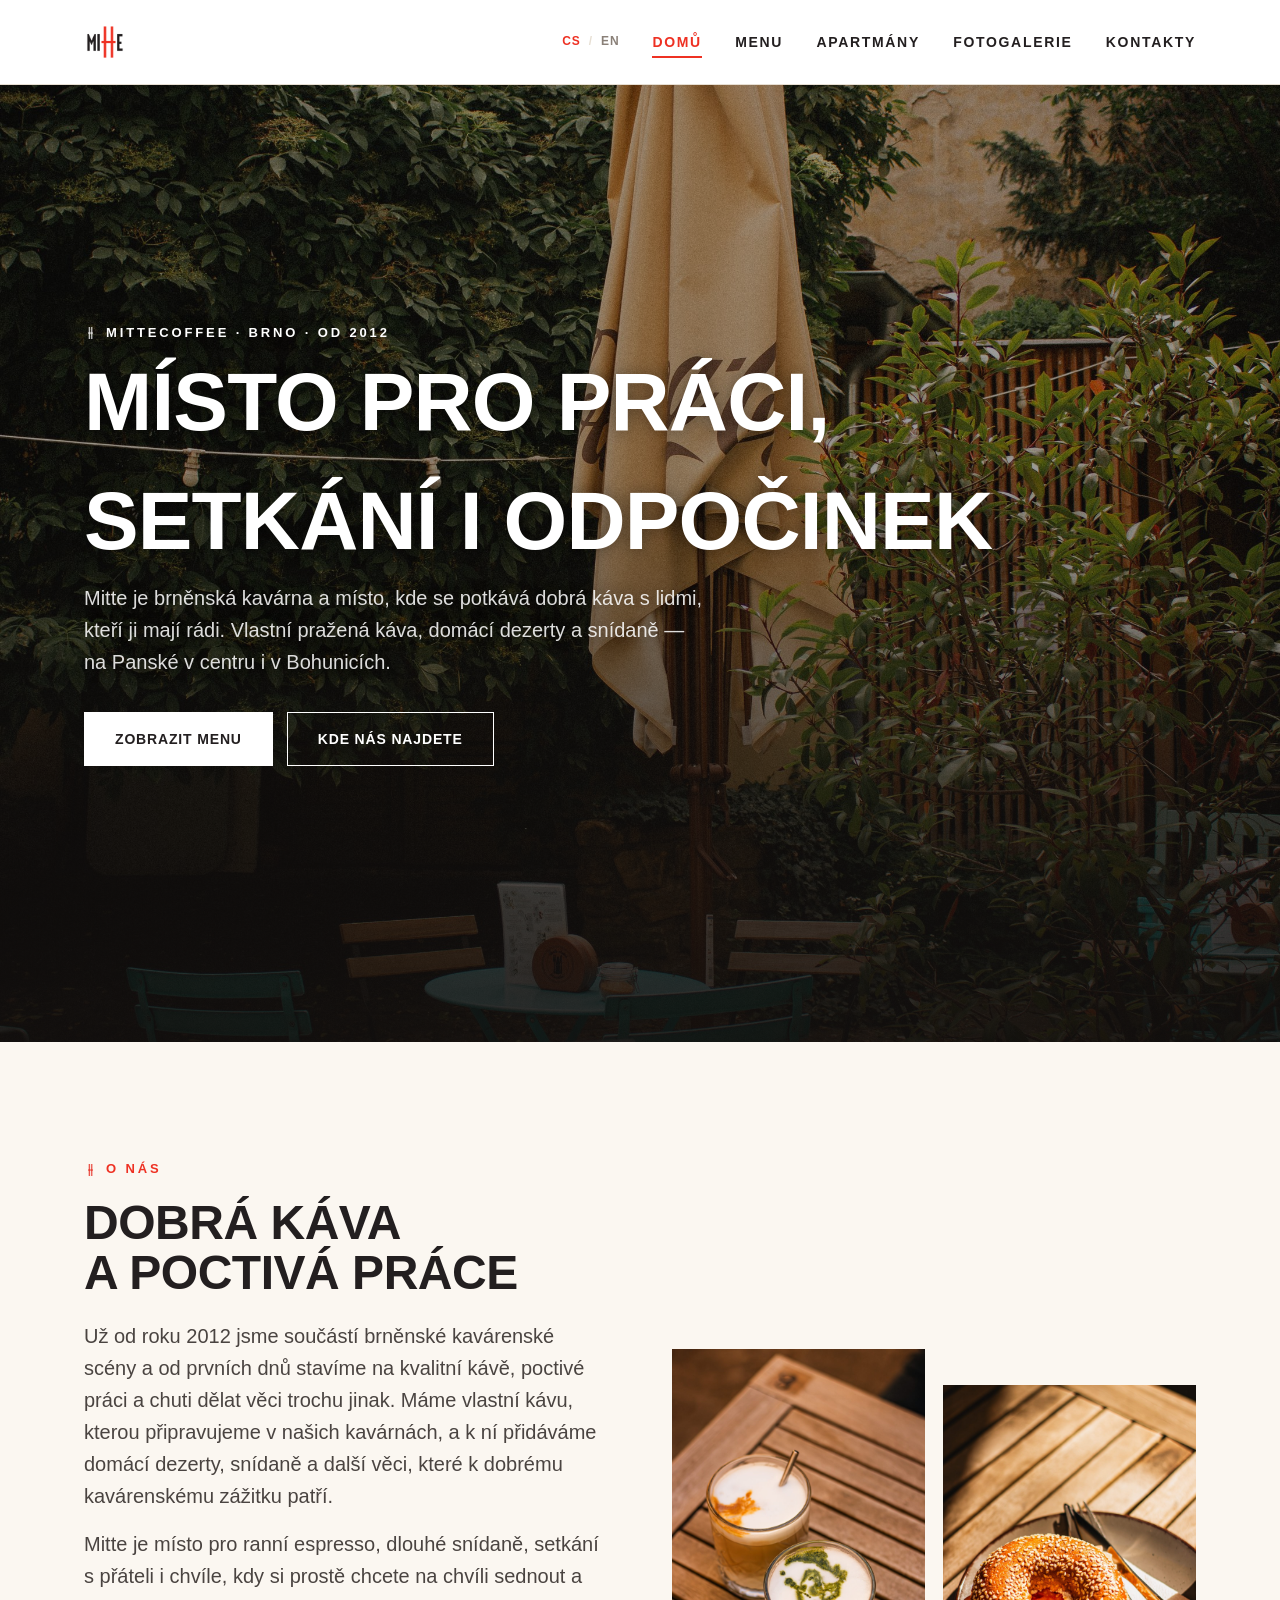
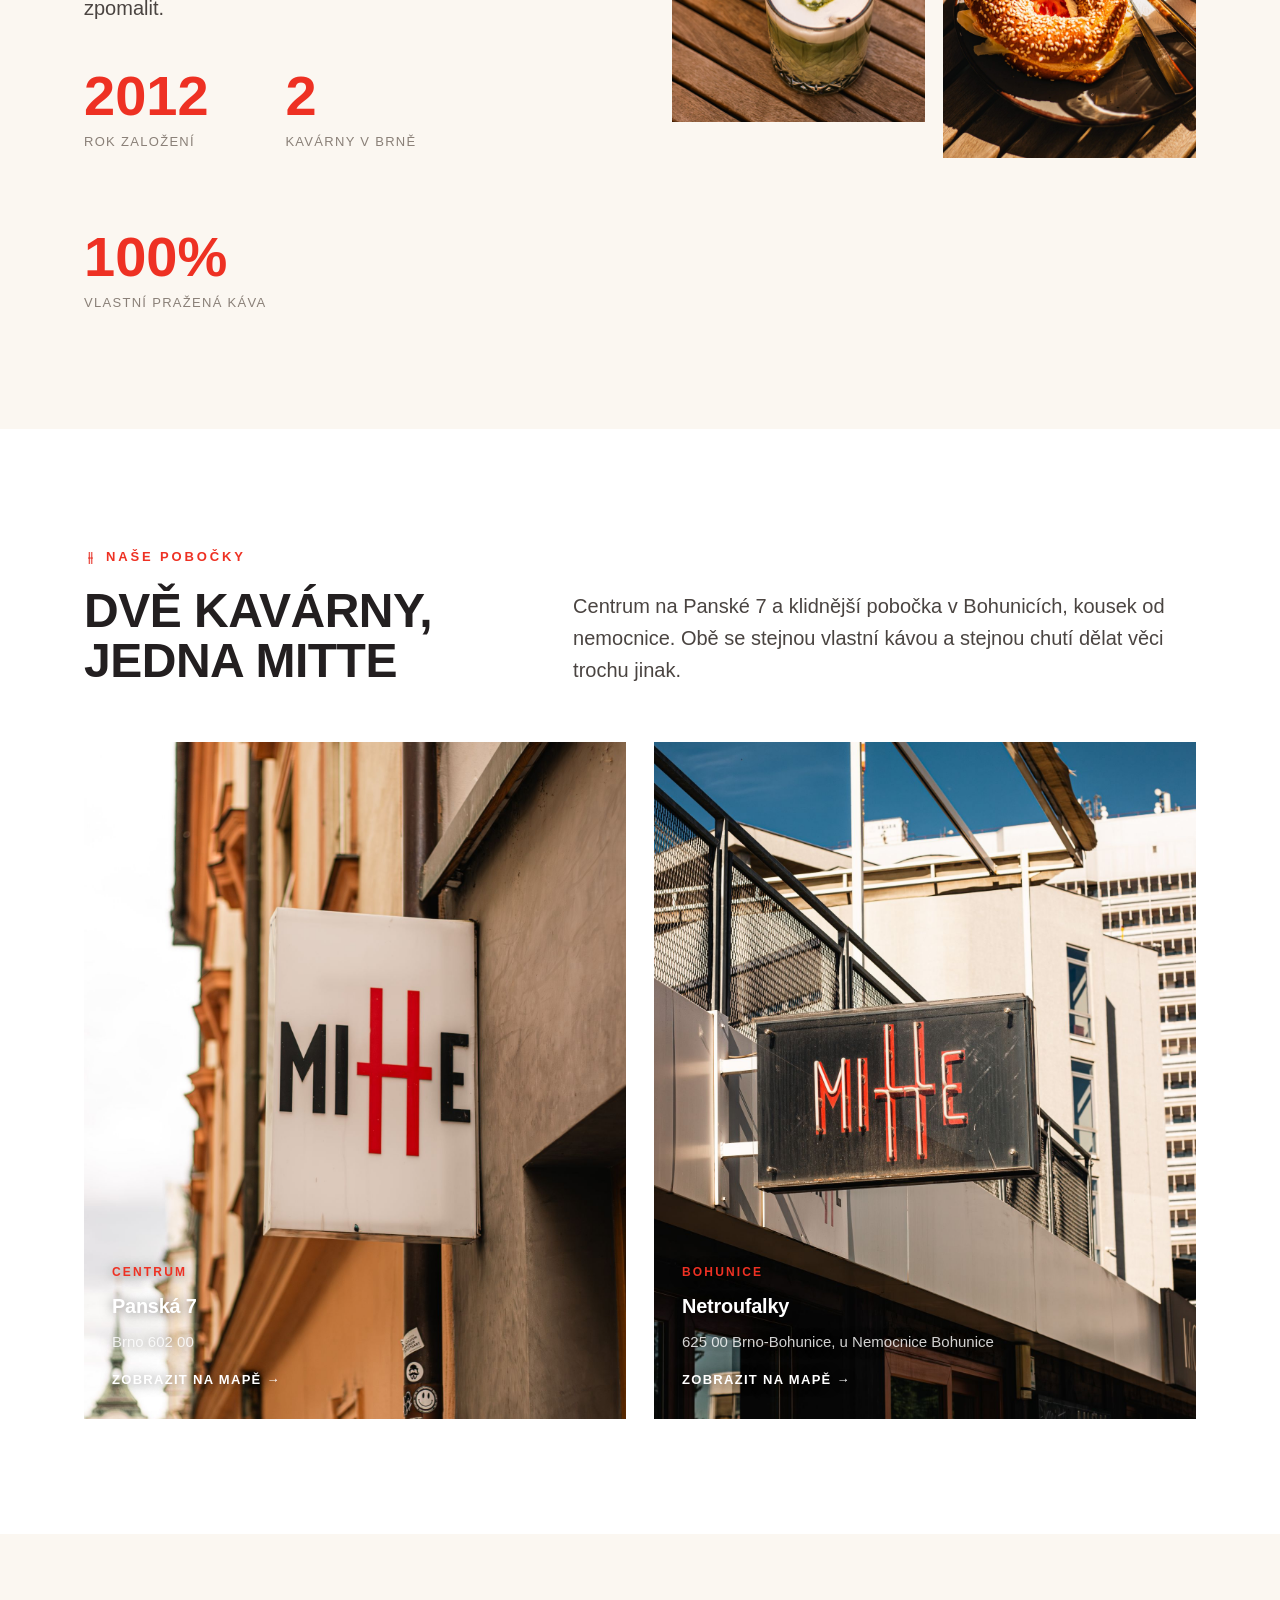
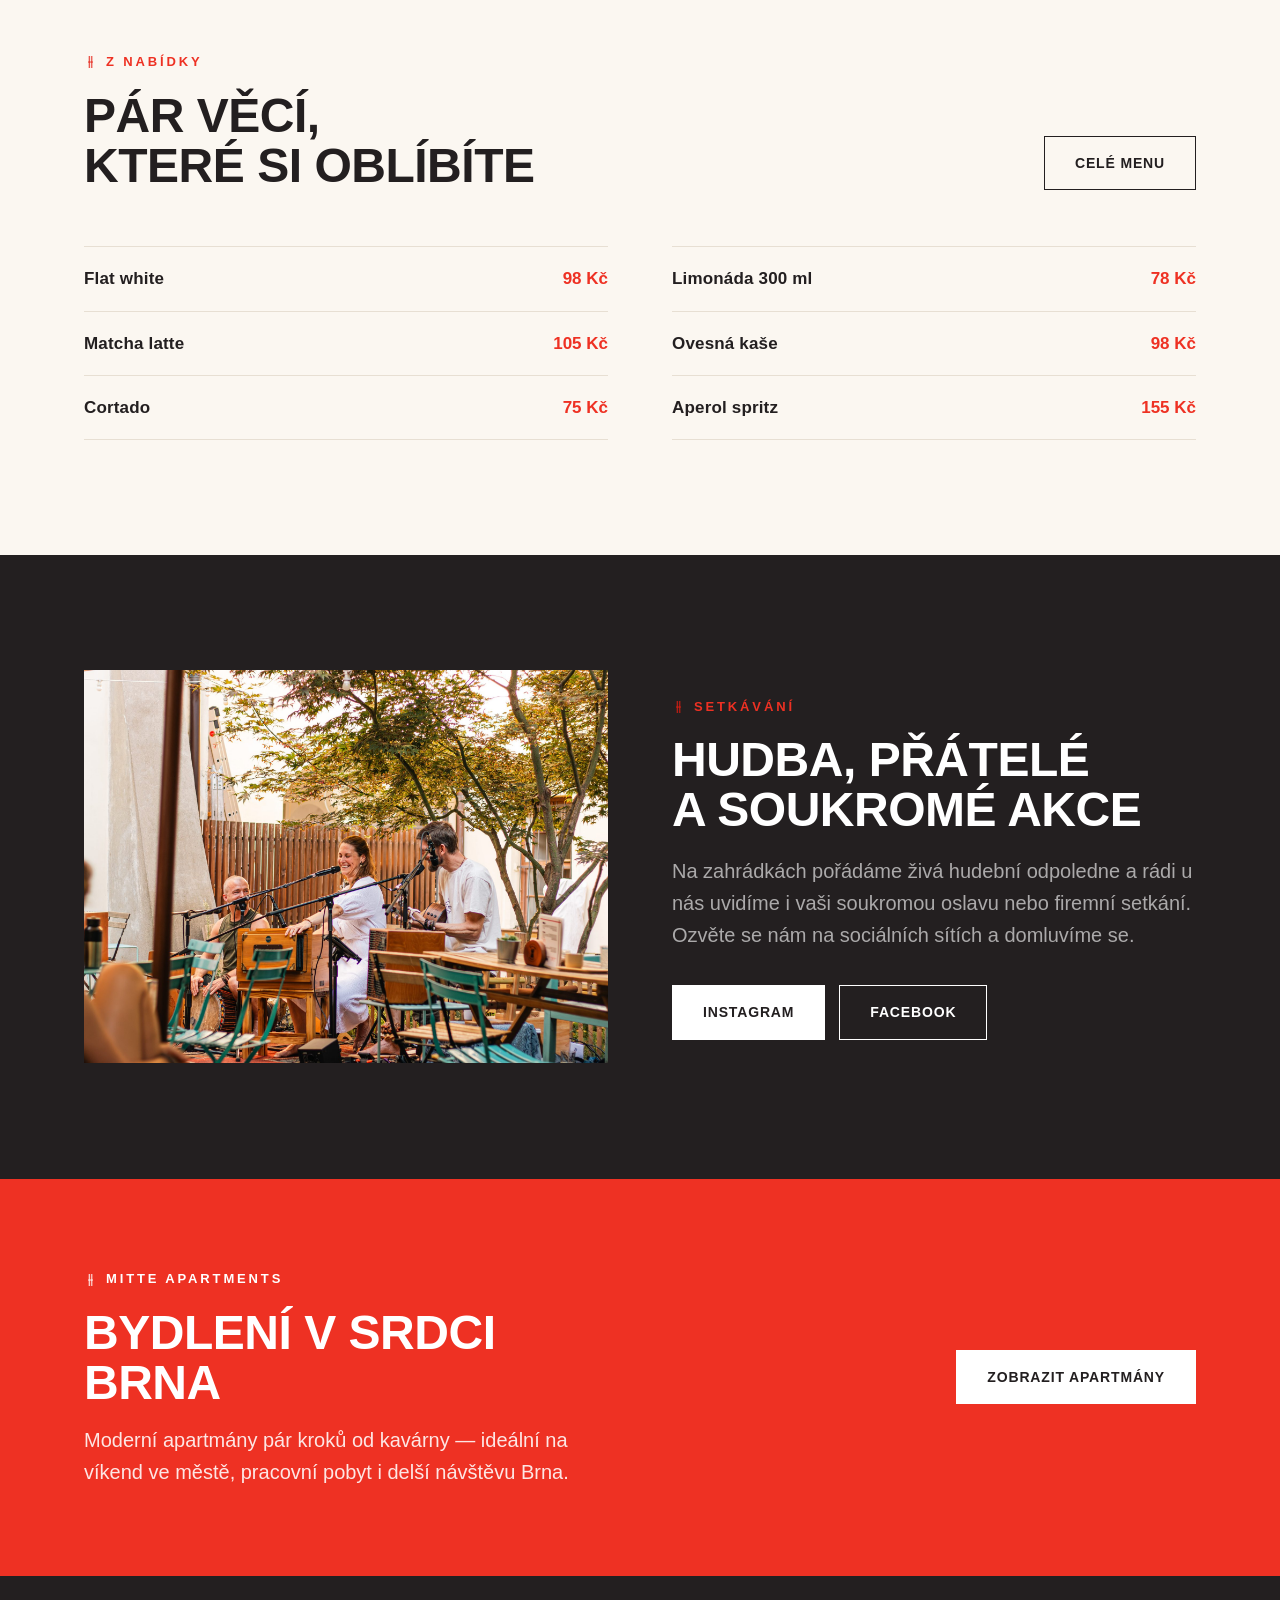
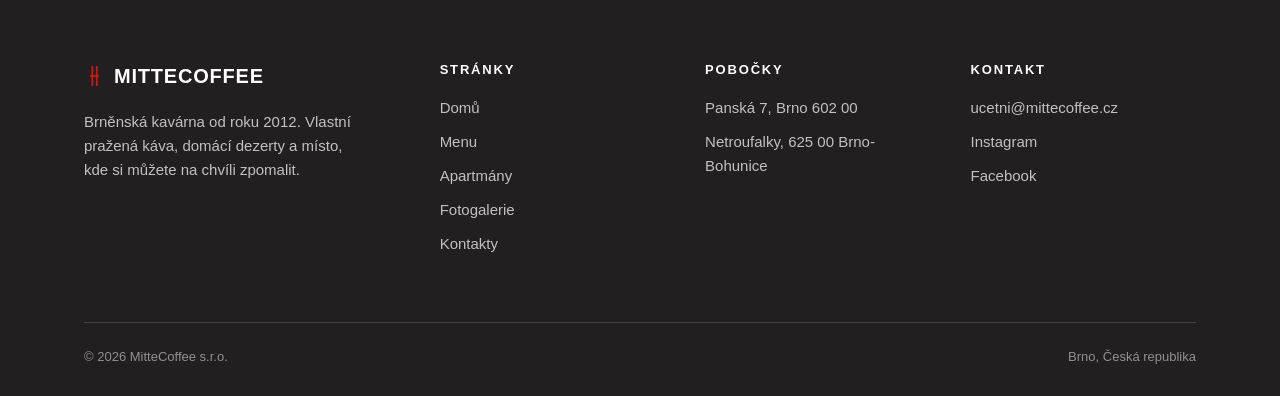
==== index.html @ 1eb9c623 "Point canonical/sitemap URLs at www.mitte.cz (actual serving host) Co-Authored-By: Claude Sonnet 5 <" ====
<!doctype html>
<html lang="cs">
<head>
<meta charset="UTF-8">
<meta name="viewport" content="width=device-width, initial-scale=1">
<title>MitteCoffee — kavárna v centru Brna | Panská 7 &amp; Bohunice</title>
<meta name="description" content="MitteCoffee je brněnská kavárna od roku 2012. Vlastní pražená káva, domácí dezerty a snídaně na Panské 7 v centru Brna a v Bohunicích u nemocnice.">
<link rel="canonical" href="https://www.mitte.cz/">
<link rel="alternate" hreflang="cs" href="https://www.mitte.cz/">
<link rel="alternate" hreflang="en" href="https://www.mitte.cz/en/index.html">
<link rel="alternate" hreflang="x-default" href="https://www.mitte.cz/">
<link rel="stylesheet" href="assets/css/style.css">
</head>
<body>

<header class="site-header">
  <div class="wrap">
    <a href="index.html" class="logo"><img src="assets/img/brand/logo_mitte.png" alt="MitteCoffee"></a>
    <div class="nav-right">
      <div class="lang-switch"><a href="#" aria-current="true">CS</a><span class="sep">/</span><a href="en/index.html">EN</a></div>
      <button class="nav-toggle" aria-label="Otevřít menu" aria-expanded="false">
        <svg viewBox="0 0 24 24" fill="none" stroke="currentColor" stroke-width="2"><path d="M3 6h18M3 12h18M3 18h18"/></svg>
      </button>
      <nav class="main-nav">
        <ul>
          <li><a href="index.html" aria-current="page">Domů</a></li>
          <li><a href="menu.html">Menu</a></li>
          <li><a href="apartments.html">Apartmány</a></li>
          <li><a href="gallery.html">Fotogalerie</a></li>
          <li><a href="contacts.html">Kontakty</a></li>
        </ul>
      </nav>
    </div>
  </div>
</header>

<main>

  <section class="hero">
    <img src="assets/img/hero/home-hero.jpg" alt="Zahrádka kavárny MitteCoffee v centru Brna, dřevěné stoly a tyrkysové židle mezi zelení">
    <div class="hero-inner wrap">
      <span class="eyebrow"><span class="mark"></span>MitteCoffee · Brno · od 2012</span>
      <h1 class="display hero-h1"><span class="line">Místo pro práci,</span><span class="line">setkání i odpočinek</span></h1>
      <p class="lede">Mitte je brněnská kavárna a místo, kde se potkává dobrá káva s lidmi, kteří ji mají rádi. Vlastní pražená káva, domácí dezerty a snídaně — na Panské v centru i v Bohunicích.</p>
      <div class="hero-cta">
        <a href="menu.html" class="btn on-dark">Zobrazit menu</a>
        <a href="contacts.html" class="btn ghost" style="border-color:#fff;color:#fff;">Kde nás najdete</a>
      </div>
    </div>
  </section>

  <section class="section-cream">
    <div class="wrap">
      <div class="grid grid-2" style="align-items:center; gap:64px;">
        <div data-reveal>
          <span class="eyebrow"><span class="mark"></span>O nás</span>
          <h2 class="display" style="margin-top:14px;">Dobrá káva<br>a poctivá práce</h2>
          <p class="lede" style="margin-top:22px;">Už od roku 2012 jsme součástí brněnské kavárenské scény a od prvních dnů stavíme na kvalitní kávě, poctivé práci a chuti dělat věci trochu jinak. Máme vlastní kávu, kterou připravujeme v našich kavárnách, a k ní přidáváme domácí dezerty, snídaně a další věci, které k dobrému kavárenskému zážitku patří.</p>
          <p class="lede" style="margin-top:16px;">Mitte je místo pro ranní espresso, dlouhé snídaně, setkání s přáteli i chvíle, kdy si prostě chcete na chvíli sednout a zpomalit.</p>
          <div class="stat-row" style="margin-top:44px;">
            <div class="stat"><div class="num">2012</div><div class="label">Rok založení</div></div>
            <div class="stat"><div class="num">2</div><div class="label">Kavárny v Brně</div></div>
            <div class="stat"><div class="num">100%</div><div class="label">Vlastní pražená káva</div></div>
          </div>
        </div>
        <div class="grid grid-2" style="gap:18px;" data-reveal>
          <img src="assets/img/hero/home-drink.jpg" alt="Matcha latte a další káva v MitteCoffee" style="aspect-ratio:3/4; object-fit:cover; height:100%;">
          <img src="assets/img/hero/home-food.jpg" alt="Snídaňový bagel v MitteCoffee" style="aspect-ratio:3/4; object-fit:cover; height:100%; margin-top:36px;">
        </div>
      </div>
    </div>
  </section>

  <section>
    <div class="wrap">
      <div class="section-head" data-reveal>
        <div>
          <span class="eyebrow"><span class="mark"></span>Naše pobočky</span>
          <h2 class="display" style="margin-top:14px;">Dvě kavárny,<br>jedna Mitte</h2>
        </div>
        <p class="lede">Centrum na Panské 7 a klidnější pobočka v Bohunicích, kousek od nemocnice. Obě se stejnou vlastní kávou a stejnou chutí dělat věci trochu jinak.</p>
      </div>
      <div class="grid grid-2" data-reveal>
        <a href="contacts.html#centrum" class="loc-card">
          <img src="assets/img/gallery/centrum/IMG_9508.jpg" alt="Interiér kavárny MitteCoffee Centrum, Panská 7">
          <span class="tag">Centrum</span>
          <h3>Panská 7</h3>
          <span class="addr">Brno 602 00</span>
          <span class="go">Zobrazit na mapě →</span>
        </a>
        <a href="contacts.html#bohunice" class="loc-card">
          <img src="assets/img/gallery/spital/IMG_9941.jpg" alt="Cedule MITTE na budově kavárny Bohunice, Netroufalky, u Nemocnice Bohunice">
          <span class="tag">Bohunice</span>
          <h3>Netroufalky</h3>
          <span class="addr">625 00 Brno-Bohunice, u Nemocnice Bohunice</span>
          <span class="go">Zobrazit na mapě →</span>
        </a>
      </div>
    </div>
  </section>

  <section class="section-cream">
    <div class="wrap">
      <div class="section-head" data-reveal>
        <div>
          <span class="eyebrow"><span class="mark"></span>Z nabídky</span>
          <h2 class="display" style="margin-top:14px;">Pár věcí,<br>které si oblíbíte</h2>
        </div>
        <a href="menu.html" class="btn ghost">Celé menu</a>
      </div>
      <div class="grid grid-2" style="column-gap:64px;" data-reveal>
        <ul class="item-list">
          <li class="item-card"><span class="name">Flat white</span><span class="price">98 Kč</span></li>
          <li class="item-card"><span class="name">Matcha latte</span><span class="price">105 Kč</span></li>
          <li class="item-card"><span class="name">Cortado</span><span class="price">75 Kč</span></li>
        </ul>
        <ul class="item-list">
          <li class="item-card"><span class="name">Limonáda 300 ml</span><span class="price">78 Kč</span></li>
          <li class="item-card"><span class="name">Ovesná kaše</span><span class="price">98 Kč</span></li>
          <li class="item-card"><span class="name">Aperol spritz</span><span class="price">155 Kč</span></li>
        </ul>
      </div>
    </div>
  </section>

  <section class="section-ink">
    <div class="wrap">
      <div class="grid grid-2" style="align-items:center; gap:64px;">
        <img src="assets/img/hero/gallery-hero.jpg" alt="Živá hudba na zahrádce MitteCoffee" data-reveal style="aspect-ratio:4/3; object-fit:cover;">
        <div data-reveal>
          <span class="eyebrow"><span class="mark"></span>Setkávání</span>
          <h2 class="display" style="margin-top:14px; color:#fff;">Hudba, přátelé<br>a soukromé akce</h2>
          <p class="lede muted" style="margin-top:20px;">Na zahrádkách pořádáme živá hudební odpoledne a rádi u nás uvidíme i vaši soukromou oslavu nebo firemní setkání. Ozvěte se nám na sociálních sítích a domluvíme se.</p>
          <div class="hero-cta">
            <a href="https://www.instagram.com/mittecoffee.brno/" target="_blank" rel="noopener" class="btn on-dark">Instagram</a>
            <a href="https://www.facebook.com/profile.php?id=61590465910133" target="_blank" rel="noopener" class="btn ghost" style="border-color:#fff;color:#fff;">Facebook</a>
          </div>
        </div>
      </div>
    </div>
  </section>

  <section class="promo">
    <div class="wrap promo-inner">
      <div data-reveal>
        <span class="eyebrow" style="color:#fff;"><span class="mark" style="filter:brightness(0) invert(1);"></span>Mitte Apartments</span>
        <h2 class="display" style="margin-top:14px;">Bydlení v srdci<br>Brna</h2>
        <p class="lede" style="margin-top:16px; max-width:46ch;">Moderní apartmány pár kroků od kavárny — ideální na víkend ve městě, pracovní pobyt i delší návštěvu Brna.</p>
      </div>
      <a href="apartments.html" class="btn on-dark">Zobrazit apartmány</a>
    </div>
  </section>

</main>

<footer class="site-footer">
  <div class="wrap">
    <div class="footer-grid">
      <div>
        <div class="footer-brand"><span class="mark"></span>MitteCoffee</div>
        <p style="max-width:32ch; font-size:15px;">Brněnská kavárna od roku 2012. Vlastní pražená káva, domácí dezerty a místo, kde si můžete na chvíli zpomalit.</p>
      </div>
      <div>
        <h4>Stránky</h4>
        <ul class="footer-list">
          <li><a href="index.html">Domů</a></li>
          <li><a href="menu.html">Menu</a></li>
          <li><a href="apartments.html">Apartmány</a></li>
          <li><a href="gallery.html">Fotogalerie</a></li>
          <li><a href="contacts.html">Kontakty</a></li>
        </ul>
      </div>
      <div>
        <h4>Pobočky</h4>
        <ul class="footer-list">
          <li>Panská 7, Brno 602 00</li>
          <li>Netroufalky, 625 00 Brno-Bohunice</li>
        </ul>
      </div>
      <div>
        <h4>Kontakt</h4>
        <ul class="footer-list">
          <li><a href="mailto:ucetni@mittecoffee.cz">ucetni@mittecoffee.cz</a></li>
          <li><a href="https://www.instagram.com/mittecoffee.brno/" target="_blank" rel="noopener">Instagram</a></li>
          <li><a href="https://www.facebook.com/profile.php?id=61590465910133" target="_blank" rel="noopener">Facebook</a></li>
        </ul>
      </div>
    </div>
    <div class="footer-bottom">
      <span>© <span data-year>2026</span> MitteCoffee s.r.o.</span>
      <span>Brno, Česká republika</span>
    </div>
  </div>
</footer>

<script src="assets/js/main.js"></script>
</body>
</html>
---- assets/css/style.css ----
/* ==========================================================================
   MitteCoffee — design tokens & base
   Font: Gill Sans (brand spec). Colours sampled directly from the MITTE
   logo: red #EE3123, ink #231F20. White + red dominant, ink as accent.
   ========================================================================== */

@media (prefers-color-scheme: dark) {
  :root { color-scheme: light; }
}

:root{
  --red: #EE3123;
  --red-dark: #B81E12;
  --red-tint: #FBE3E0;
  --ink: #231F20;
  --ink-soft: #4A4441;
  --paper: #FFFFFF;
  --cream: #FBF7F1;
  --line: #E7DFD3;
  --muted: #8A8078;

  --font: 'Gill Sans MT', 'Gill Sans', Corbel, Calibri, 'Trebuchet MS', sans-serif;

  --wrap: 1240px;
  --gutter: clamp(20px, 5vw, 64px);

  --ease: cubic-bezier(.22,.7,.24,1);
}

*, *::before, *::after{ box-sizing: border-box; }
html{ scroll-behavior: smooth; }
@media (prefers-reduced-motion: reduce){
  html{ scroll-behavior: auto; }
  *, *::before, *::after{ animation-duration: 0.01ms !important; animation-iteration-count: 1 !important; transition-duration: 0.01ms !important; scroll-behavior: auto !important; }
}

body{
  margin: 0;
  font-family: var(--font);
  color: var(--ink);
  background: var(--paper);
  -webkit-font-smoothing: antialiased;
  font-size: 17px;
  line-height: 1.6;
}

img{ max-width: 100%; display: block; }
a{ color: inherit; }
h1,h2,h3,h4{ margin: 0; font-weight: 700; letter-spacing: -0.01em; }
p{ margin: 0; }
ul{ margin: 0; padding: 0; list-style: none; }
button{ font-family: inherit; }

:focus-visible{
  outline: 2px solid var(--red);
  outline-offset: 3px;
}

.wrap{
  max-width: var(--wrap);
  margin: 0 auto;
  padding-left: var(--gutter);
  padding-right: var(--gutter);
}

.eyebrow{
  display: inline-flex;
  align-items: center;
  gap: 10px;
  font-size: 13px;
  font-weight: 700;
  letter-spacing: .22em;
  text-transform: uppercase;
  color: var(--red);
}
.eyebrow .mark{ width: 12px; height: 12px; }

.mark{
  display: inline-block;
  width: 16px;
  height: 16px;
  background-image: url('../img/brand/pruhledné.png');
  background-size: contain;
  background-repeat: no-repeat;
  background-position: center;
  flex: none;
}

h1.display, .h1{
  font-size: clamp(40px, 6.4vw, 84px);
  line-height: 0.98;
  letter-spacing: -0.01em;
  text-transform: uppercase;
  font-weight: 700;
}
h2.display, .h2{
  font-size: clamp(30px, 4vw, 48px);
  line-height: 1.04;
  text-transform: uppercase;
  font-weight: 700;
}
h3.display, .h3{
  font-size: clamp(20px, 2vw, 26px);
  text-transform: uppercase;
  font-weight: 700;
  letter-spacing: .01em;
}

.lede{
  font-size: clamp(17px, 1.6vw, 20px);
  color: var(--ink-soft);
  max-width: 56ch;
}

.btn{
  display: inline-flex;
  align-items: center;
  gap: 10px;
  padding: 15px 30px;
  border: 1px solid var(--ink);
  background: var(--ink);
  color: var(--paper);
  text-decoration: none;
  font-weight: 700;
  letter-spacing: .06em;
  text-transform: uppercase;
  font-size: 14px;
  transition: background .2s var(--ease), color .2s var(--ease), border-color .2s var(--ease), transform .2s var(--ease);
}
.btn:hover{ background: var(--red); border-color: var(--red); color: #fff; transform: translateY(-1px); }
.btn.ghost{ background: transparent; color: var(--ink); border-color: var(--ink); }
.btn.ghost:hover{ background: var(--ink); color: var(--paper); }
.btn.on-dark{ border-color: #fff; background: #fff; color: var(--ink); }
.btn.on-dark:hover{ background: var(--red); border-color: var(--red); color: #fff; }

/* ---------------------------------- header --------------------------------- */
.site-header{
  position: sticky;
  top: 0;
  z-index: 100;
  border-bottom: 1px solid var(--line);
}
.site-header::before{
  content: '';
  position: absolute;
  inset: 0;
  z-index: -1;
  background: rgba(255,255,255,.92);
  backdrop-filter: saturate(140%) blur(10px);
}
.site-header .wrap{
  position: relative;
  display: flex;
  align-items: center;
  justify-content: space-between;
  height: 84px;
}
.logo{
  display: flex;
  align-items: center;
  height: 34px;
}
.logo img{ height: 100%; width: auto; }

.nav-right{
  display: flex;
  align-items: center;
  gap: clamp(16px, 2.4vw, 32px);
}

.lang-switch{
  display: flex;
  align-items: center;
  gap: 6px;
  font-size: 12px;
  font-weight: 700;
  letter-spacing: .08em;
}
.lang-switch a{
  text-decoration: none;
  color: var(--muted);
  padding: 4px 2px;
}
.lang-switch a:hover{ color: var(--ink); }
.lang-switch a[aria-current="true"]{ color: var(--red); }
.lang-switch .sep{ color: var(--line); }

.nav-toggle{
  display: none;
  background: none;
  border: none;
  cursor: pointer;
  padding: 8px;
  color: var(--ink);
}
.nav-toggle svg{ display: block; width: 26px; height: 26px; }

.main-nav ul{
  display: flex;
  gap: clamp(18px, 2.6vw, 40px);
}
.main-nav a{
  text-decoration: none;
  font-weight: 700;
  font-size: 14px;
  letter-spacing: .12em;
  text-transform: uppercase;
  color: var(--ink);
  padding: 6px 0;
  position: relative;
}
.main-nav a::after{
  content: '';
  position: absolute;
  left: 0; right: 100%;
  bottom: -2px;
  height: 2px;
  background: var(--red);
  transition: right .25s var(--ease);
}
.main-nav a:hover::after,
.main-nav a[aria-current="page"]::after{ right: 0; }
.main-nav a[aria-current="page"]{ color: var(--red); }

/* ------------------------------------ hero --------------------------------- */
.hero{
  position: relative;
  min-height: min(86vh, 780px);
  display: flex;
  align-items: flex-end;
  color: #fff;
  overflow: hidden;
}
.hero img{
  position: absolute;
  inset: 0;
  width: 100%; height: 100%;
  object-fit: cover;
  z-index: 0;
}
.hero::before{
  content: '';
  position: absolute;
  inset: 0;
  background: linear-gradient(180deg, rgba(18,15,14,.4) 0%, rgba(18,15,14,.42) 40%, rgba(18,15,14,.9) 100%);
  z-index: 1;
}
.hero-inner .eyebrow, .hero-inner h1, .hero-inner .lede{
  text-shadow: 0 1px 16px rgba(0,0,0,.4);
}
.hero-inner{
  position: relative;
  z-index: 2;
  padding-bottom: clamp(90px, 13vw, 160px);
  padding-top: 120px;
  width: 100%;
}
.hero .eyebrow{ color: #fff; }
.hero .eyebrow .mark{ filter: brightness(0) invert(1); }
.hero h1{
  margin-top: 14px;
}
.hero-h1{
  font-size: clamp(32px, 5.8vw, 76px);
}
.hero-h1 .line{
  display: block;
  line-height: 1;
  white-space: nowrap;
}
.hero-h1 .line + .line{
  margin-top: 0.45em;
}
@media (max-width: 640px){
  .hero-h1 .line{ white-space: normal; }
}
.hero .lede{
  color: rgba(255,255,255,.86);
  margin-top: 20px;
}
.hero-cta{
  margin-top: 34px;
  display: flex;
  gap: 14px;
  flex-wrap: wrap;
}

.hero-split{
  display: flex;
  align-items: center;
  justify-content: center;
  gap: clamp(14px, 3vw, 40px);
  text-align: center;
}
.hero-split .mark-divider{
  width: 20px;
  height: clamp(48px, 8vw, 92px);
  background-image: url('../img/brand/pruhledné.png');
  background-size: contain;
  background-repeat: no-repeat;
  background-position: center;
  filter: brightness(0) invert(1);
  flex: none;
}

/* --------------------------------- sections -------------------------------- */
section{ padding: clamp(64px, 9vw, 120px) 0; }
.section-cream{ background: var(--cream); }
.section-ink{ background: var(--ink); color: #fff; }
.section-ink .eyebrow{ color: var(--red); }
.section-ink .muted{ color: rgba(255,255,255,.62); }

.section-head{
  display: flex;
  justify-content: space-between;
  align-items: flex-end;
  gap: 24px;
  margin-bottom: clamp(32px, 5vw, 56px);
  flex-wrap: wrap;
}
.section-head .lede{ margin-top: 14px; }

.muted{ color: var(--muted); }

/* ----------------------------------- grids ---------------------------------- */
.grid{ display: grid; gap: 28px; }
.grid-2{ grid-template-columns: repeat(2, 1fr); }
.grid-3{ grid-template-columns: repeat(3, 1fr); }
.grid-4{ grid-template-columns: repeat(4, 1fr); }
@media (max-width: 900px){
  .grid-3{ grid-template-columns: repeat(2, 1fr); }
  .grid-4{ grid-template-columns: repeat(2, 1fr); }
}
@media (max-width: 560px){
  .grid-2, .grid-3, .grid-4{ grid-template-columns: 1fr; }
}

/* --------------------------------- location cards --------------------------- */
.loc-card{
  position: relative;
  overflow: hidden;
  color: #fff;
  aspect-ratio: 4/5;
  text-decoration: none;
  display: flex;
  flex-direction: column;
  justify-content: flex-end;
  padding: 28px;
}
.loc-card img{
  position: absolute; inset: 0; width: 100%; height: 100%; object-fit: cover;
  transition: transform .6s var(--ease);
}
.loc-card::before{
  content: '';
  position: absolute; inset: 0;
  background: linear-gradient(180deg, rgba(8,6,5,0) 0%, rgba(8,6,5,.22) 28%, rgba(8,6,5,.9) 48%, rgba(8,6,5,.99) 100%);
}
.loc-card .tag, .loc-card h3, .loc-card .addr, .loc-card .go{
  text-shadow: 0 1px 12px rgba(0,0,0,.55);
}
.loc-card:hover img{ transform: scale(1.05); }
.loc-card .tag{
  position: relative;
  font-size: 12px; font-weight: 700; letter-spacing: .18em; text-transform: uppercase; color: var(--red);
}
.loc-card h3{ position: relative; margin-top: 8px; color: #fff; }
.loc-card .addr{ position: relative; margin-top: 8px; font-size: 15px; color: rgba(255,255,255,.82); }
.loc-card .go{
  position: relative;
  margin-top: 16px;
  display: inline-flex;
  align-items: center;
  gap: 8px;
  font-size: 13px;
  font-weight: 700;
  letter-spacing: .1em;
  text-transform: uppercase;
  color: #fff;
}

/* ------------------------------------ menu teaser card ---------------------- */
.item-card{
  border-top: 1px solid var(--line);
  padding: 18px 0;
  display: flex;
  justify-content: space-between;
  gap: 20px;
  align-items: baseline;
}
.item-card .name{ font-weight: 700; letter-spacing: .01em; }
.item-card .desc{ display:block; font-size: 14px; color: var(--muted); margin-top: 3px; font-weight: 400; text-transform: none; letter-spacing: 0; }
.item-card .price{
  white-space: nowrap;
  font-weight: 700;
  color: var(--red);
}
.item-list .item-card:last-child{ border-bottom: 1px solid var(--line); }

@media (max-width: 520px){
  .item-card{
    justify-content: flex-start;
    column-gap: 12px;
    flex-wrap: wrap;
  }
  .item-card .name{ flex: 0 1 auto; }
}

/* --------------------------------------- stat row ---------------------------- */
.stat-row{
  display: flex;
  flex-wrap: wrap;
  gap: clamp(28px, 6vw, 80px);
}
.stat .num{
  font-size: clamp(36px, 4.4vw, 56px);
  font-weight: 700;
  color: var(--red);
  line-height: 1;
}
.stat .label{
  margin-top: 8px;
  font-size: 13px;
  letter-spacing: .1em;
  text-transform: uppercase;
  color: var(--muted);
}

/* -------------------------------------- promo band ---------------------------- */
.promo{
  background: var(--red);
  color: #fff;
  padding: clamp(48px, 8vw, 88px) 0;
}
.promo-inner{
  display: flex;
  align-items: center;
  justify-content: space-between;
  gap: 32px;
  flex-wrap: wrap;
}
.promo h2{ color: #fff; }
.promo .lede{ color: rgba(255,255,255,.88); }

/* ----------------------------------------- footer ------------------------------ */
.site-footer{
  background: var(--ink);
  color: rgba(255,255,255,.72);
  padding: clamp(56px, 7vw, 84px) 0 28px;
}
.footer-grid{
  display: grid;
  grid-template-columns: 1.4fr 1fr 1fr 1fr;
  gap: 40px;
}
@media (max-width: 800px){ .footer-grid{ grid-template-columns: 1fr 1fr; } }
@media (max-width: 480px){ .footer-grid{ grid-template-columns: 1fr; } }
.footer-brand{
  display: flex;
  align-items: center;
  gap: 10px;
  color: #fff;
  font-weight: 700;
  font-size: 20px;
  letter-spacing: .04em;
  text-transform: uppercase;
  margin-bottom: 18px;
}
.footer-brand .mark{ width: 20px; height: 20px; filter: none; }
.site-footer h4{
  color: #fff;
  font-size: 13px;
  letter-spacing: .14em;
  text-transform: uppercase;
  margin-bottom: 16px;
}
.site-footer a{ text-decoration: none; }
.site-footer a:hover{ color: #fff; }
.footer-list li{ margin-bottom: 10px; font-size: 15px; }
.footer-bottom{
  margin-top: 56px;
  padding-top: 24px;
  border-top: 1px solid rgba(255,255,255,.14);
  display: flex;
  justify-content: space-between;
  gap: 12px;
  flex-wrap: wrap;
  font-size: 13px;
  color: rgba(255,255,255,.5);
}

/* =========================================================================
   Page: Menu
   ========================================================================= */
.menu-tabs{
  display: inline-flex;
  border: 1px solid var(--ink);
  margin-bottom: 8px;
}
.menu-tabs button{
  border: none;
  background: transparent;
  padding: 12px 22px;
  font-weight: 700;
  font-size: 13px;
  letter-spacing: .1em;
  text-transform: uppercase;
  cursor: pointer;
  color: var(--ink);
}
.menu-tabs button + button{ border-left: 1px solid var(--ink); }
.menu-tabs button[aria-selected="true"]{ background: var(--ink); color: #fff; }

.menu-season{ display: none; }
.menu-season.is-active{ display: block; }

.menu-note{
  border-left: 3px solid var(--red);
  padding: 4px 0 4px 18px;
  color: var(--ink-soft);
  font-size: 15px;
  max-width: 62ch;
}
.menu-note + .menu-note{ margin-top: 10px; }

.menu-cats{
  display: flex;
  flex-wrap: wrap;
  gap: 10px;
  position: sticky;
  top: 85px;
  background: var(--paper);
  padding: 18px 0;
  z-index: 20;
  border-bottom: 1px solid var(--line);
}
.menu-cats a{
  text-decoration: none;
  border: 1px solid var(--line);
  border-radius: 999px;
  padding: 9px 18px;
  font-size: 13px;
  font-weight: 700;
  letter-spacing: .04em;
  text-transform: uppercase;
  color: var(--ink);
  transition: all .2s var(--ease);
}
.menu-cats a:hover{ border-color: var(--red); color: var(--red); }
.menu-cats[hidden]{ display: none; }

.menu-group{ padding-top: 56px; scroll-margin-top: 160px; }
.menu-group h3{ margin-bottom: 6px; }
.menu-group .group-sub{ color: var(--muted); font-size: 14px; margin-bottom: 22px; display:block; }

/* =========================================================================
   Page: Gallery
   ========================================================================= */
.gallery-filters{
  display: flex;
  flex-wrap: wrap;
  gap: 10px;
  margin-bottom: 36px;
}
.gallery-filters button{
  border: 1px solid var(--line);
  background: transparent;
  border-radius: 999px;
  padding: 9px 18px;
  font-size: 13px;
  font-weight: 700;
  letter-spacing: .04em;
  text-transform: uppercase;
  cursor: pointer;
  color: var(--ink);
  transition: all .2s var(--ease);
}
.gallery-filters button:hover{ border-color: var(--red); color: var(--red); }
.gallery-filters button[aria-pressed="true"]{ background: var(--ink); border-color: var(--ink); color: #fff; }

.photo-grid{
  columns: 4 240px;
  column-gap: 14px;
}
.photo-grid figure{
  margin: 0 0 14px;
  break-inside: avoid;
  overflow: hidden;
  position: relative;
  cursor: zoom-in;
}
.photo-grid img{
  width: 100%;
  display: block;
  transition: transform .5s var(--ease);
}
.photo-grid figure:hover img{ transform: scale(1.04); }
@media (max-width: 700px){ .photo-grid{ columns: 2 160px; } }

.lightbox{
  position: fixed; inset: 0;
  background: rgba(20,17,16,.94);
  display: none;
  align-items: center;
  justify-content: center;
  z-index: 300;
  padding: 40px;
}
.lightbox.is-open{ display: flex; }
.lightbox img{ max-width: 100%; max-height: 86vh; margin: 0 auto; }
.lightbox-close, .lightbox-prev, .lightbox-next{
  position: absolute;
  background: none;
  border: none;
  color: #fff;
  cursor: pointer;
  padding: 10px;
}
.lightbox-close{ top: 18px; right: 18px; }
.lightbox-close svg, .lightbox-prev svg, .lightbox-next svg{ width: 28px; height: 28px; }
.lightbox-prev{ left: 8px; top: 50%; transform: translateY(-50%); }
.lightbox-next{ right: 8px; top: 50%; transform: translateY(-50%); }
.lightbox-caption{
  position: absolute;
  bottom: 22px; left: 0; right: 0;
  text-align: center;
  color: rgba(255,255,255,.7);
  font-size: 13px;
  letter-spacing: .06em;
  text-transform: uppercase;
}

/* =========================================================================
   Page: Apartments
   ========================================================================= */
.amenity-list li{
  display: flex;
  align-items: flex-start;
  gap: 12px;
  padding: 14px 0;
  border-top: 1px solid var(--line);
  font-size: 15px;
}
.amenity-list li:last-child{ border-bottom: 1px solid var(--line); }
.amenity-list .mark{ margin-top: 5px; }

/* =========================================================================
   Page: Contacts
   ========================================================================= */
.contact-card{ padding-top: 8px; }
.contact-card + .contact-card{ margin-top: 44px; padding-top: 44px; border-top: 1px solid var(--line); }
.contact-card h3{ margin-bottom: 4px; }
.contact-card .addr{ color: var(--ink-soft); margin-top: 10px; font-size: 16px; }
.contact-card iframe{ width: 100%; height: 320px; border: 0; margin-top: 24px; filter: grayscale(0.15); }
.contact-links{ margin-top: 18px; display: flex; gap: 16px; flex-wrap: wrap; }
.contact-links a{
  text-decoration: none;
  font-weight: 700;
  font-size: 14px;
  letter-spacing: .04em;
  border-bottom: 1px solid var(--red);
  padding-bottom: 2px;
}

/* =========================================================================
   Responsive nav
   ========================================================================= */
@media (max-width: 860px){
  .nav-toggle{ display: block; }
  .main-nav{
    position: fixed;
    inset: 84px 0 0 0;
    background: var(--paper);
    transform: translateY(-8px);
    opacity: 0;
    pointer-events: none;
    transition: opacity .2s var(--ease), transform .2s var(--ease);
    overflow-y: auto;
  }
  .main-nav.is-open{ opacity: 1; transform: translateY(0); pointer-events: auto; }
  .main-nav ul{ flex-direction: column; gap: 0; padding: 8px var(--gutter) 40px; }
  .main-nav a{ display: block; padding: 18px 0; border-bottom: 1px solid var(--line); font-size: 16px; }
  .main-nav a::after{ display: none; }
}

/* fade-up reveal */
[data-reveal]{ opacity: 0; transform: translateY(18px); transition: opacity .7s var(--ease), transform .7s var(--ease); }
[data-reveal].is-visible{ opacity: 1; transform: translateY(0); }
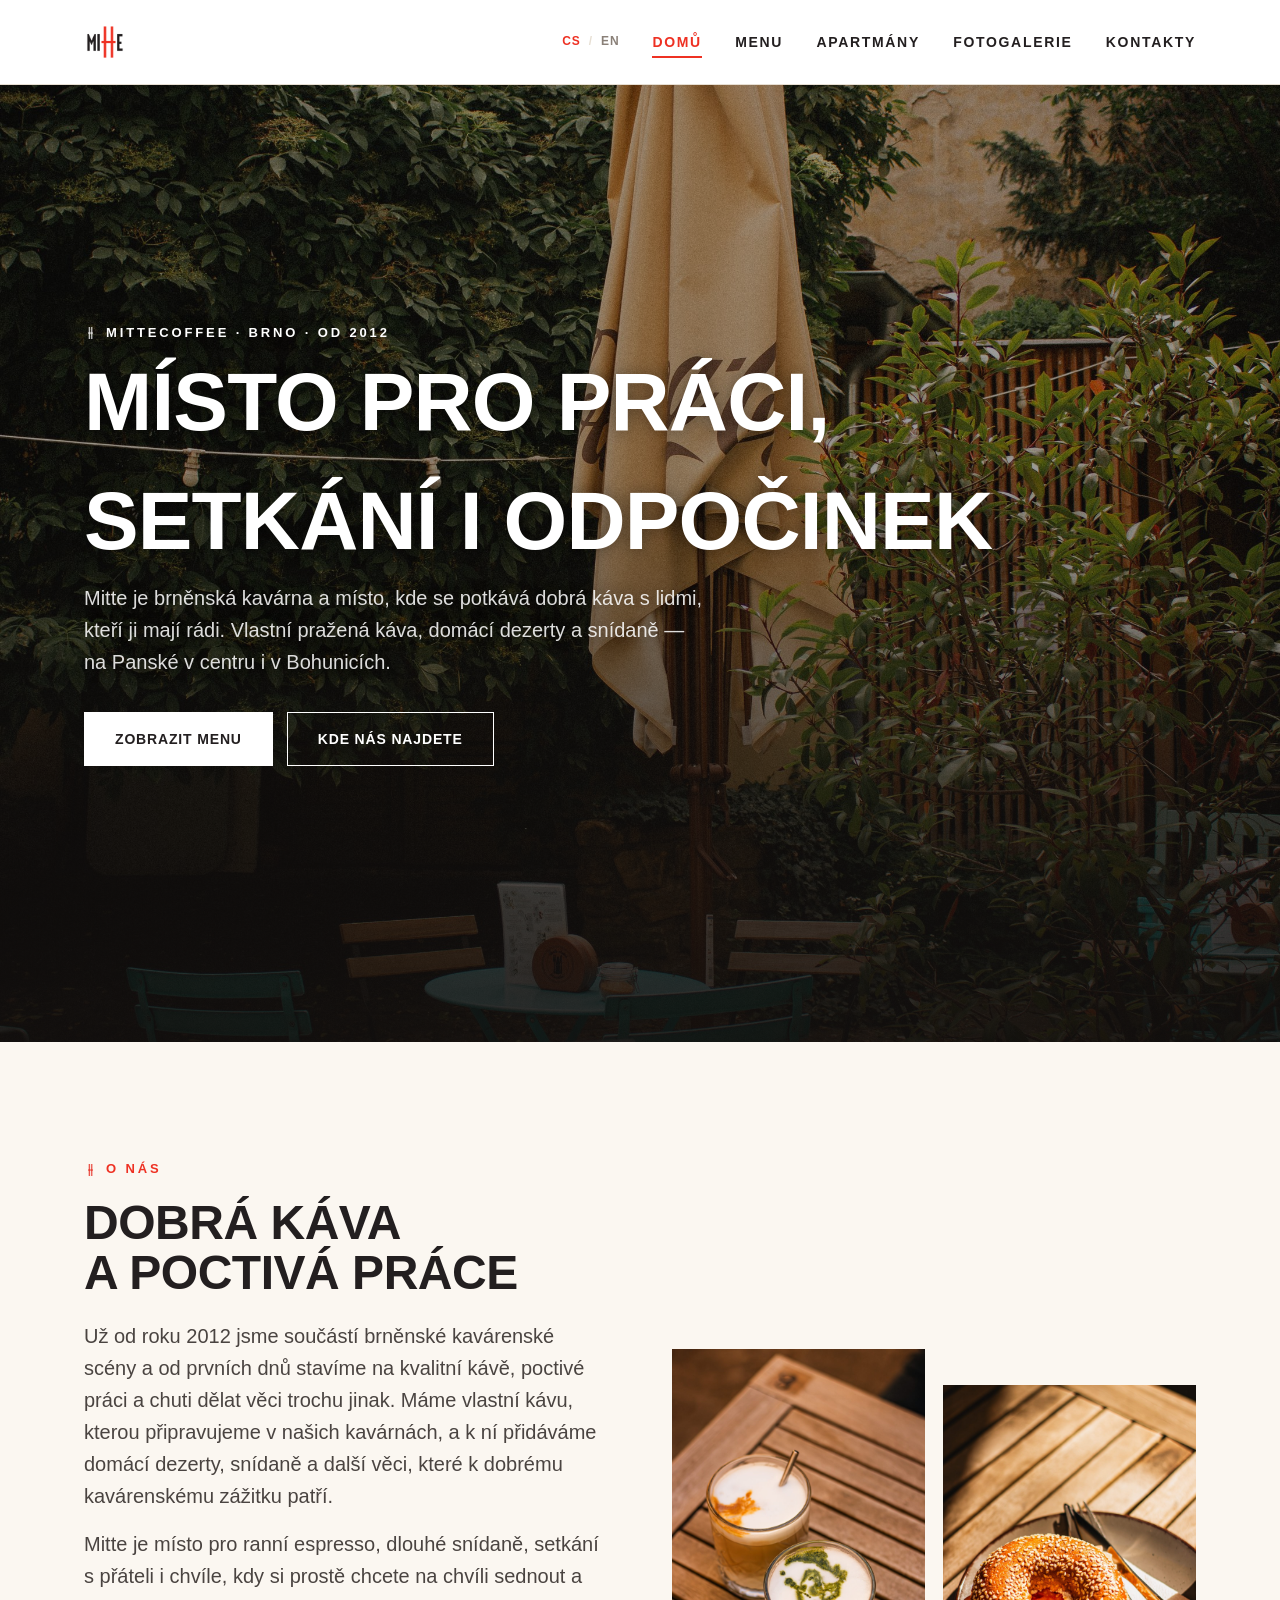
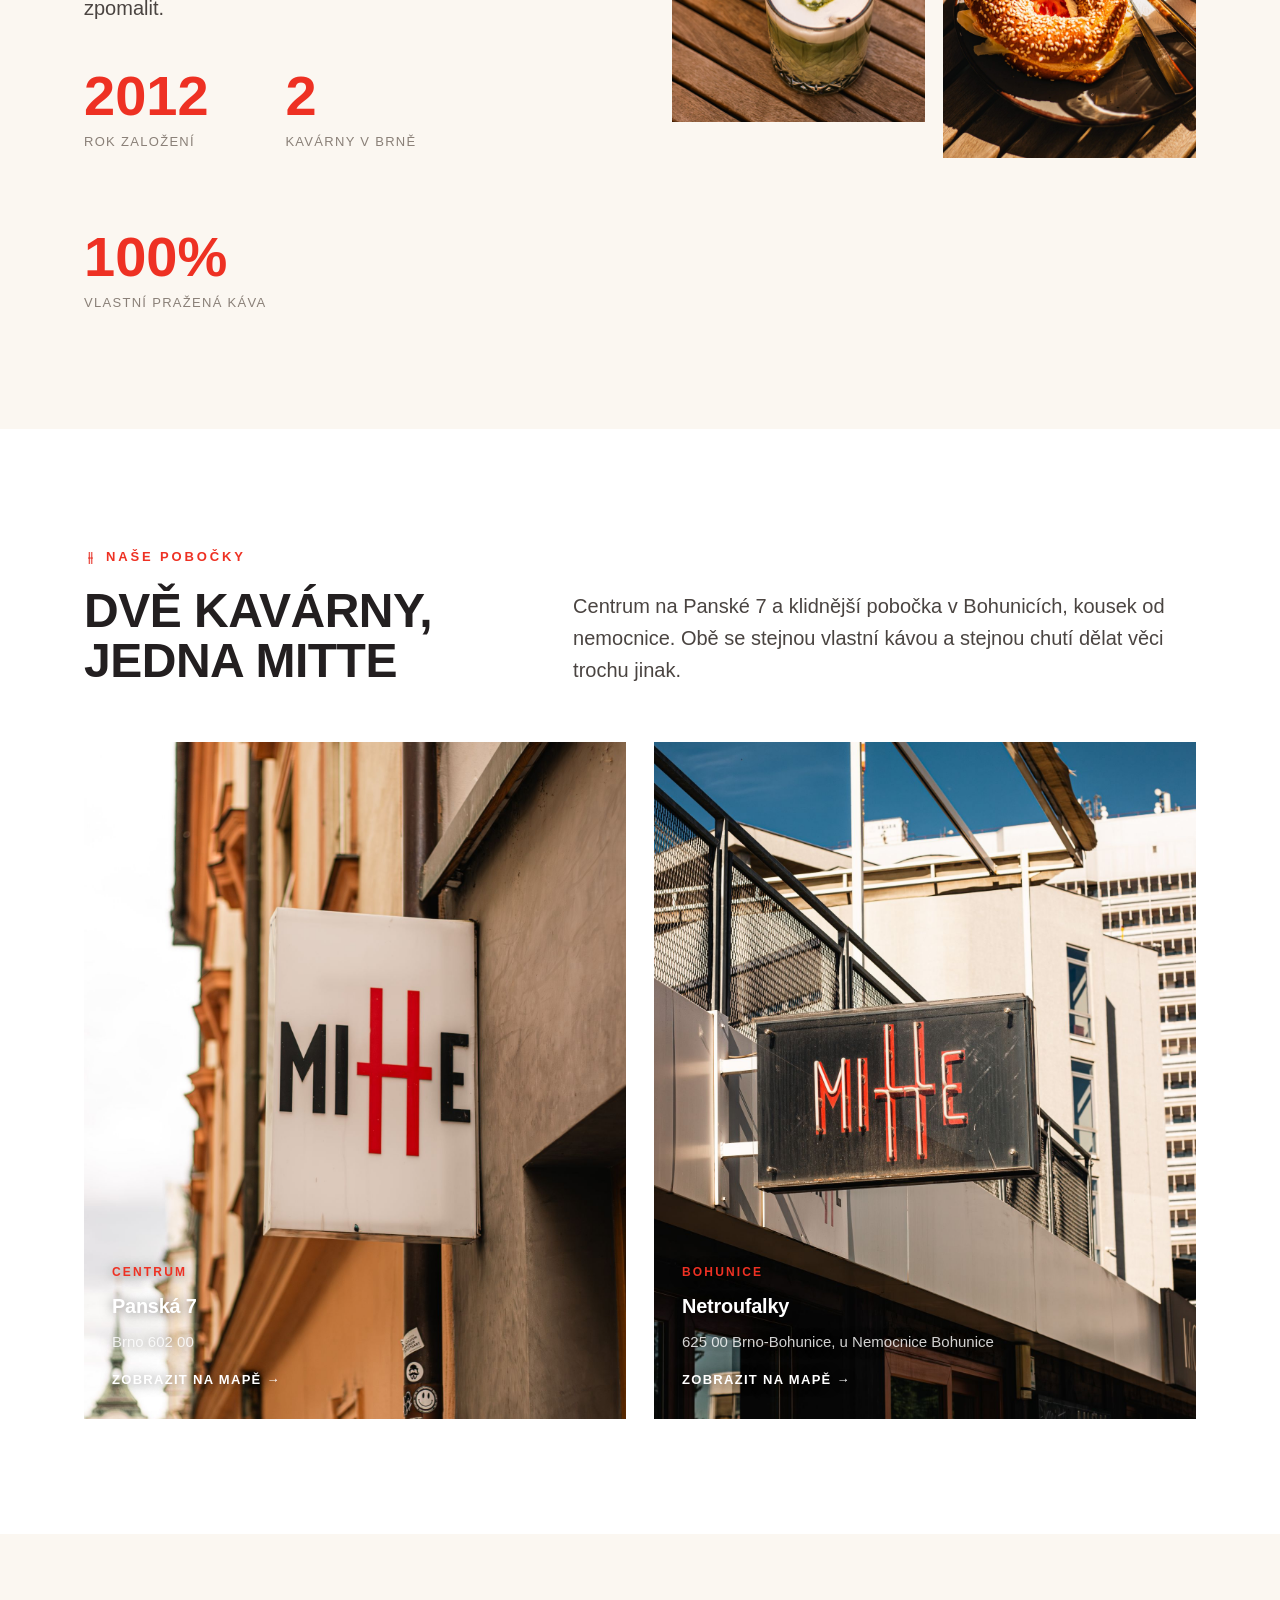
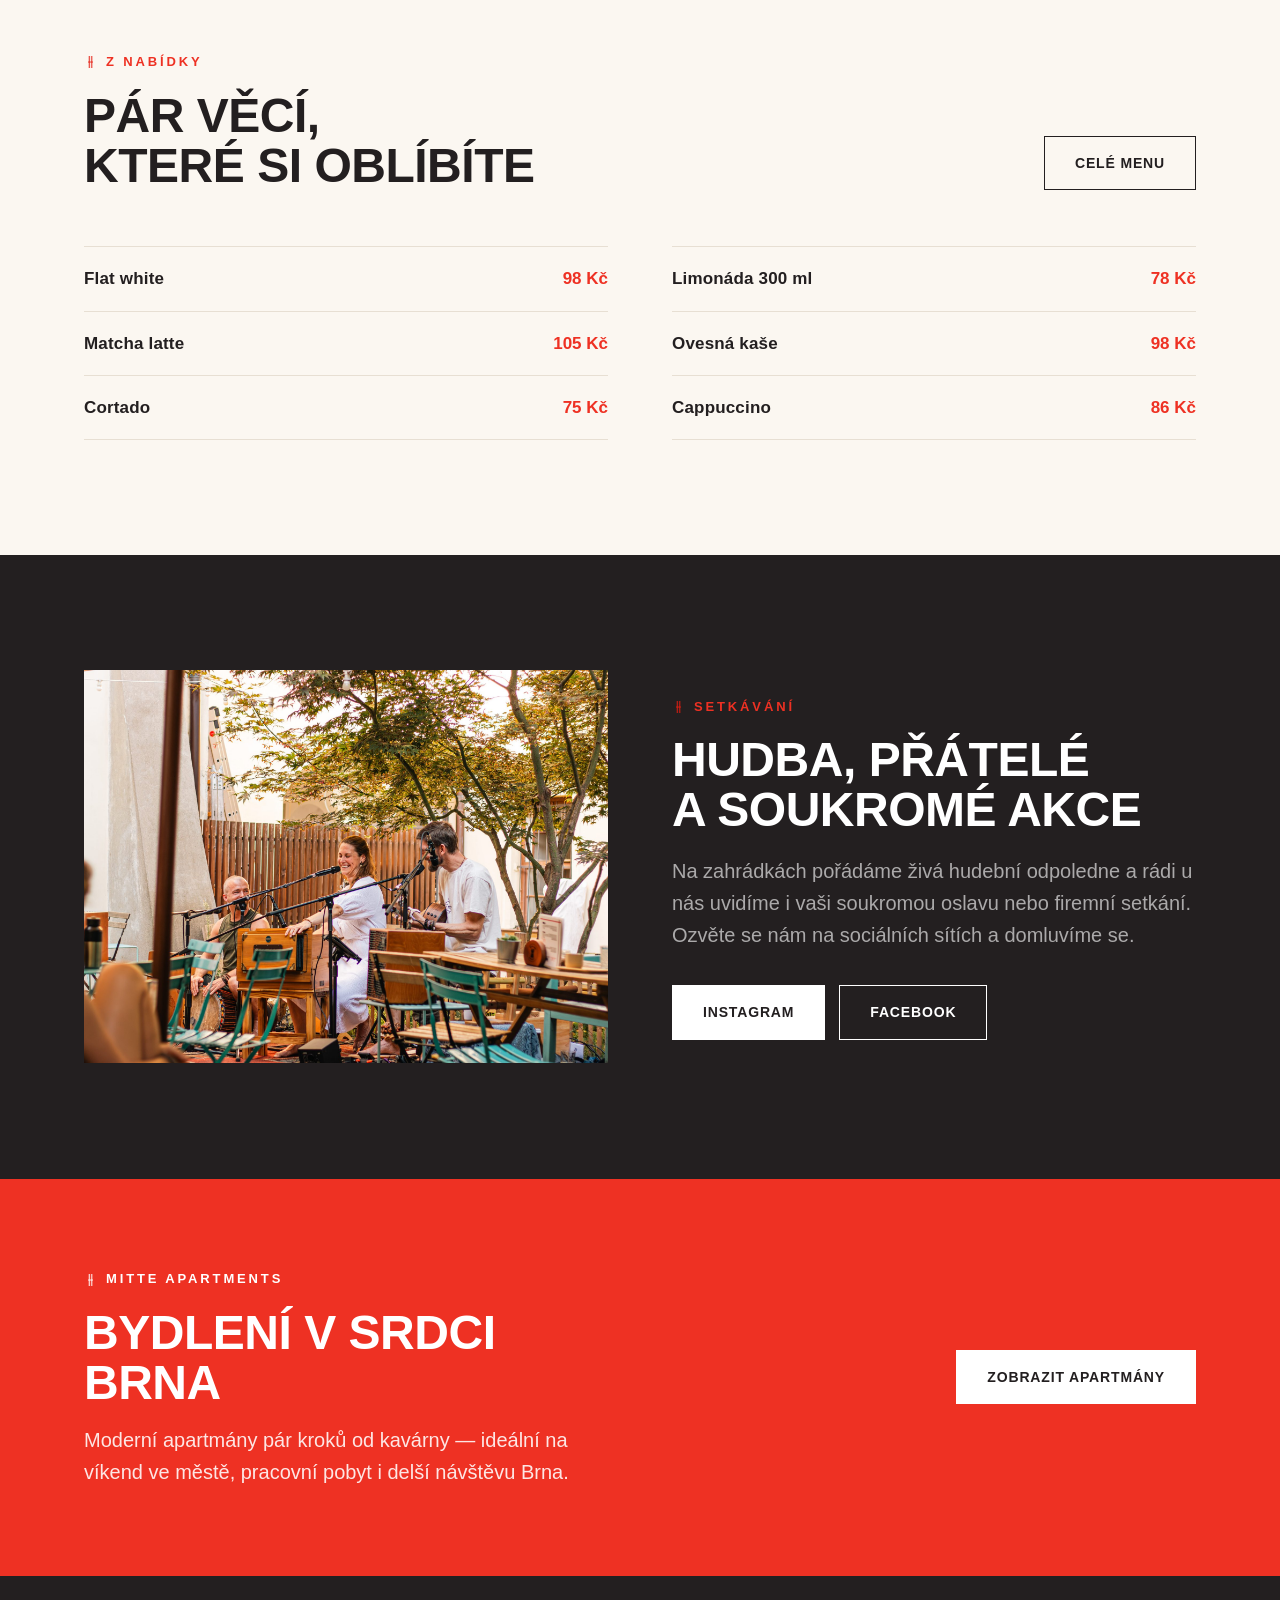
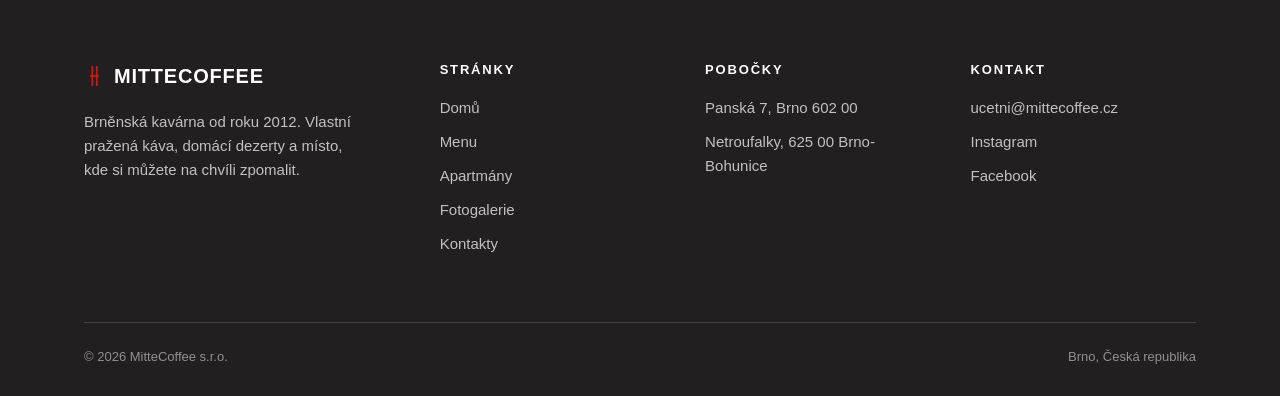
==== commit 7e14eb97: "Rebuild menu: split by location (Panská/Špitál) and season, Špitál alcohol-free - menu.html/en: new " ====
--- a/index.html
+++ b/index.html
@@ -117,7 +117,7 @@
         <ul class="item-list">
           <li class="item-card"><span class="name">Limonáda 300 ml</span><span class="price">78 Kč</span></li>
           <li class="item-card"><span class="name">Ovesná kaše</span><span class="price">98 Kč</span></li>
-          <li class="item-card"><span class="name">Aperol spritz</span><span class="price">155 Kč</span></li>
+          <li class="item-card"><span class="name">Cappuccino</span><span class="price">86 Kč</span></li>
         </ul>
       </div>
     </div>
--- a/assets/css/style.css
+++ b/assets/css/style.css
@@ -510,6 +510,19 @@
 }
 .menu-tabs button + button{ border-left: 1px solid var(--ink); }
 .menu-tabs button[aria-selected="true"]{ background: var(--ink); color: #fff; }
+.menu-tabs--primary{ border-width: 2px; }
+.menu-tabs--primary button{ padding: 16px 34px; font-size: 14px; }
+.menu-tabs--primary button[aria-selected="true"]{ background: var(--red); border-color: var(--red); }
+.menu-tabs--primary button + button{ border-left: 2px solid var(--ink); }
+
+.tab-label{
+  display: block;
+  color: var(--muted);
+  font-size: 13px;
+  font-weight: 700;
+  letter-spacing: .08em;
+  text-transform: uppercase;
+}
 
 .menu-season{ display: none; }
 .menu-season.is-active{ display: block; }
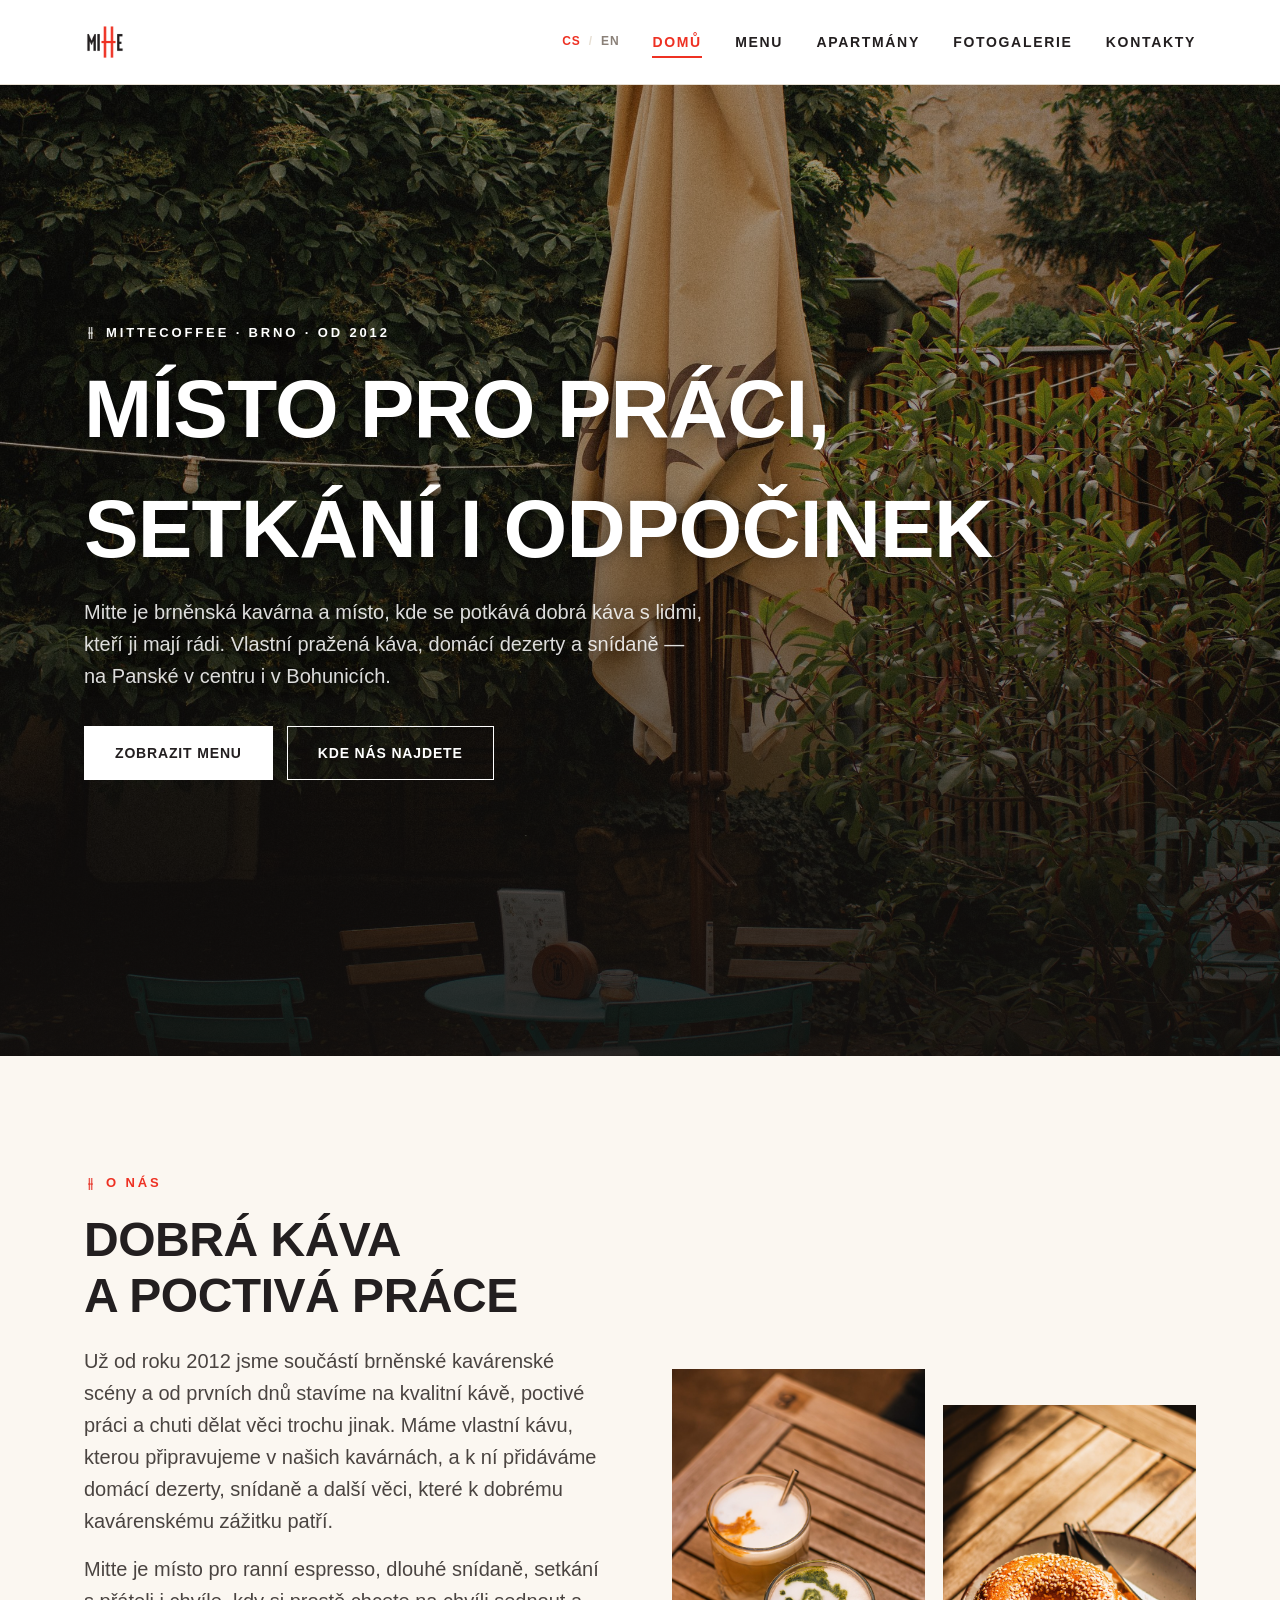
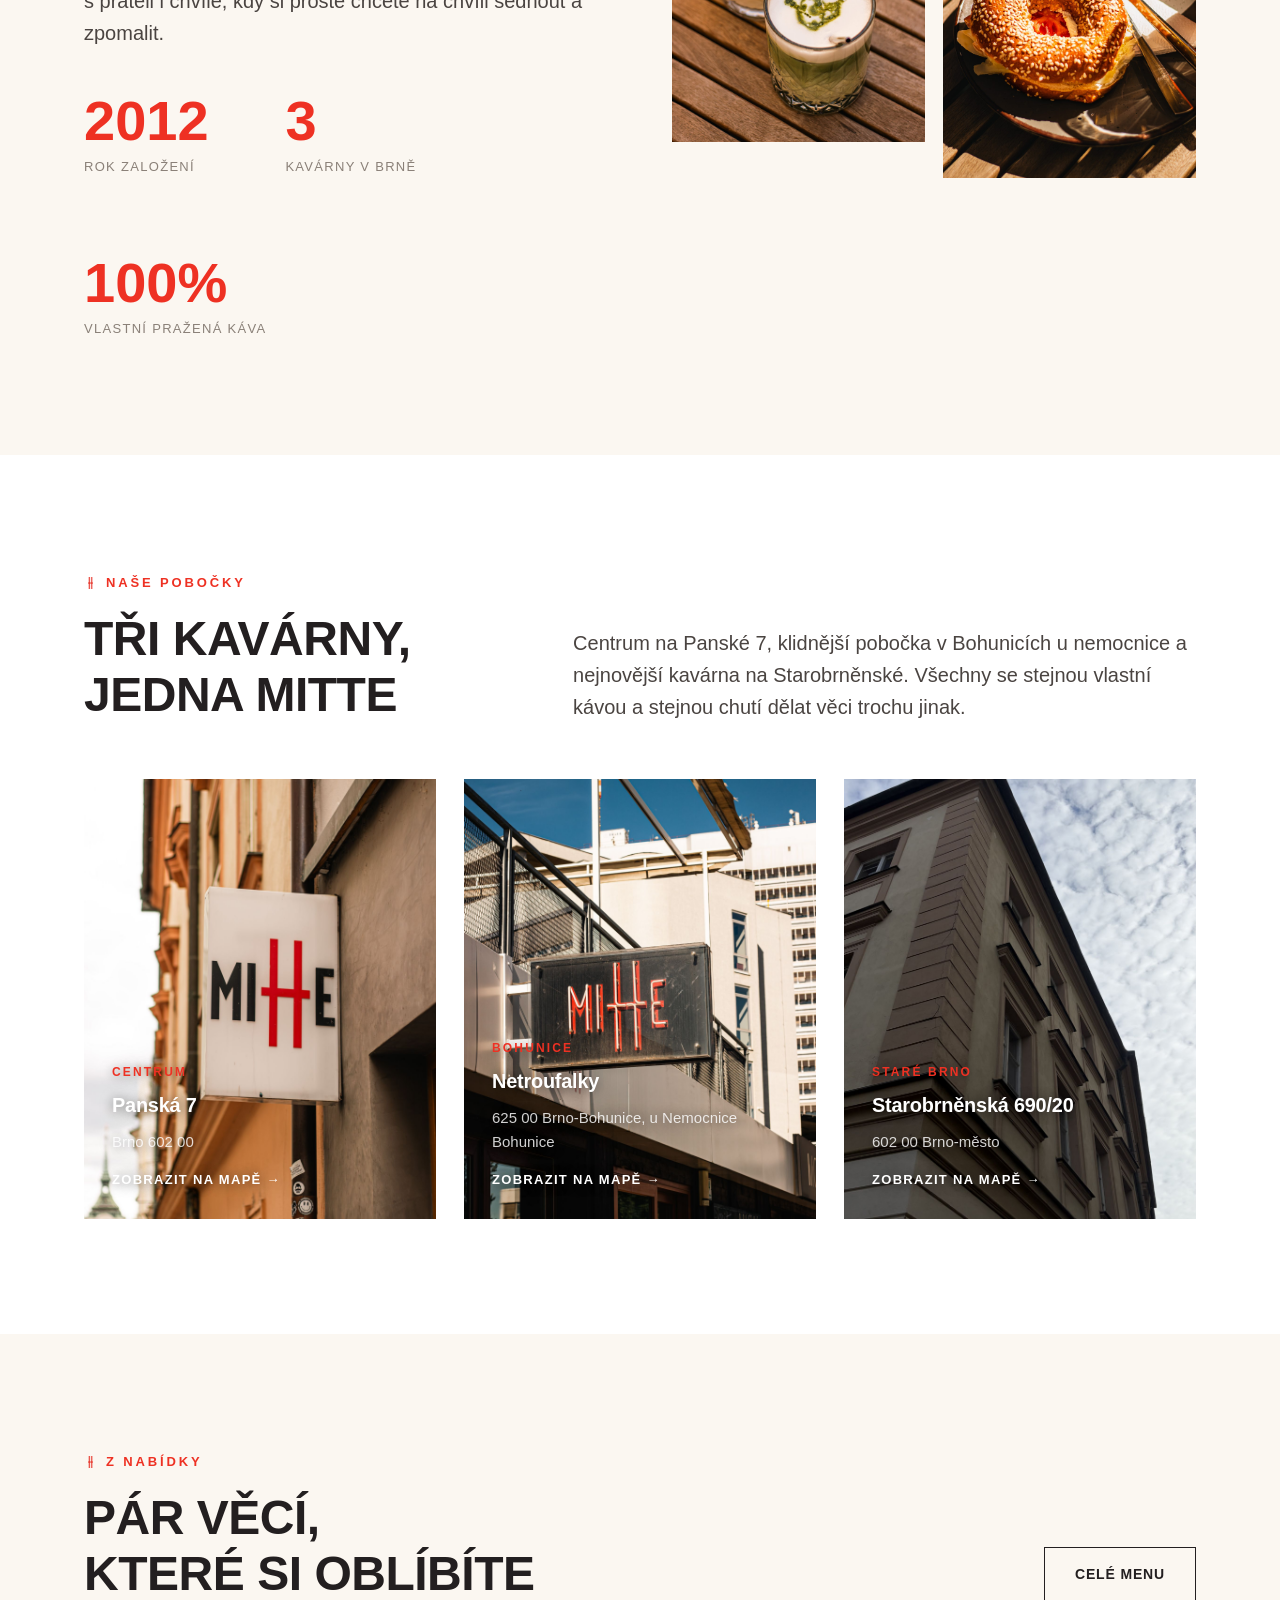
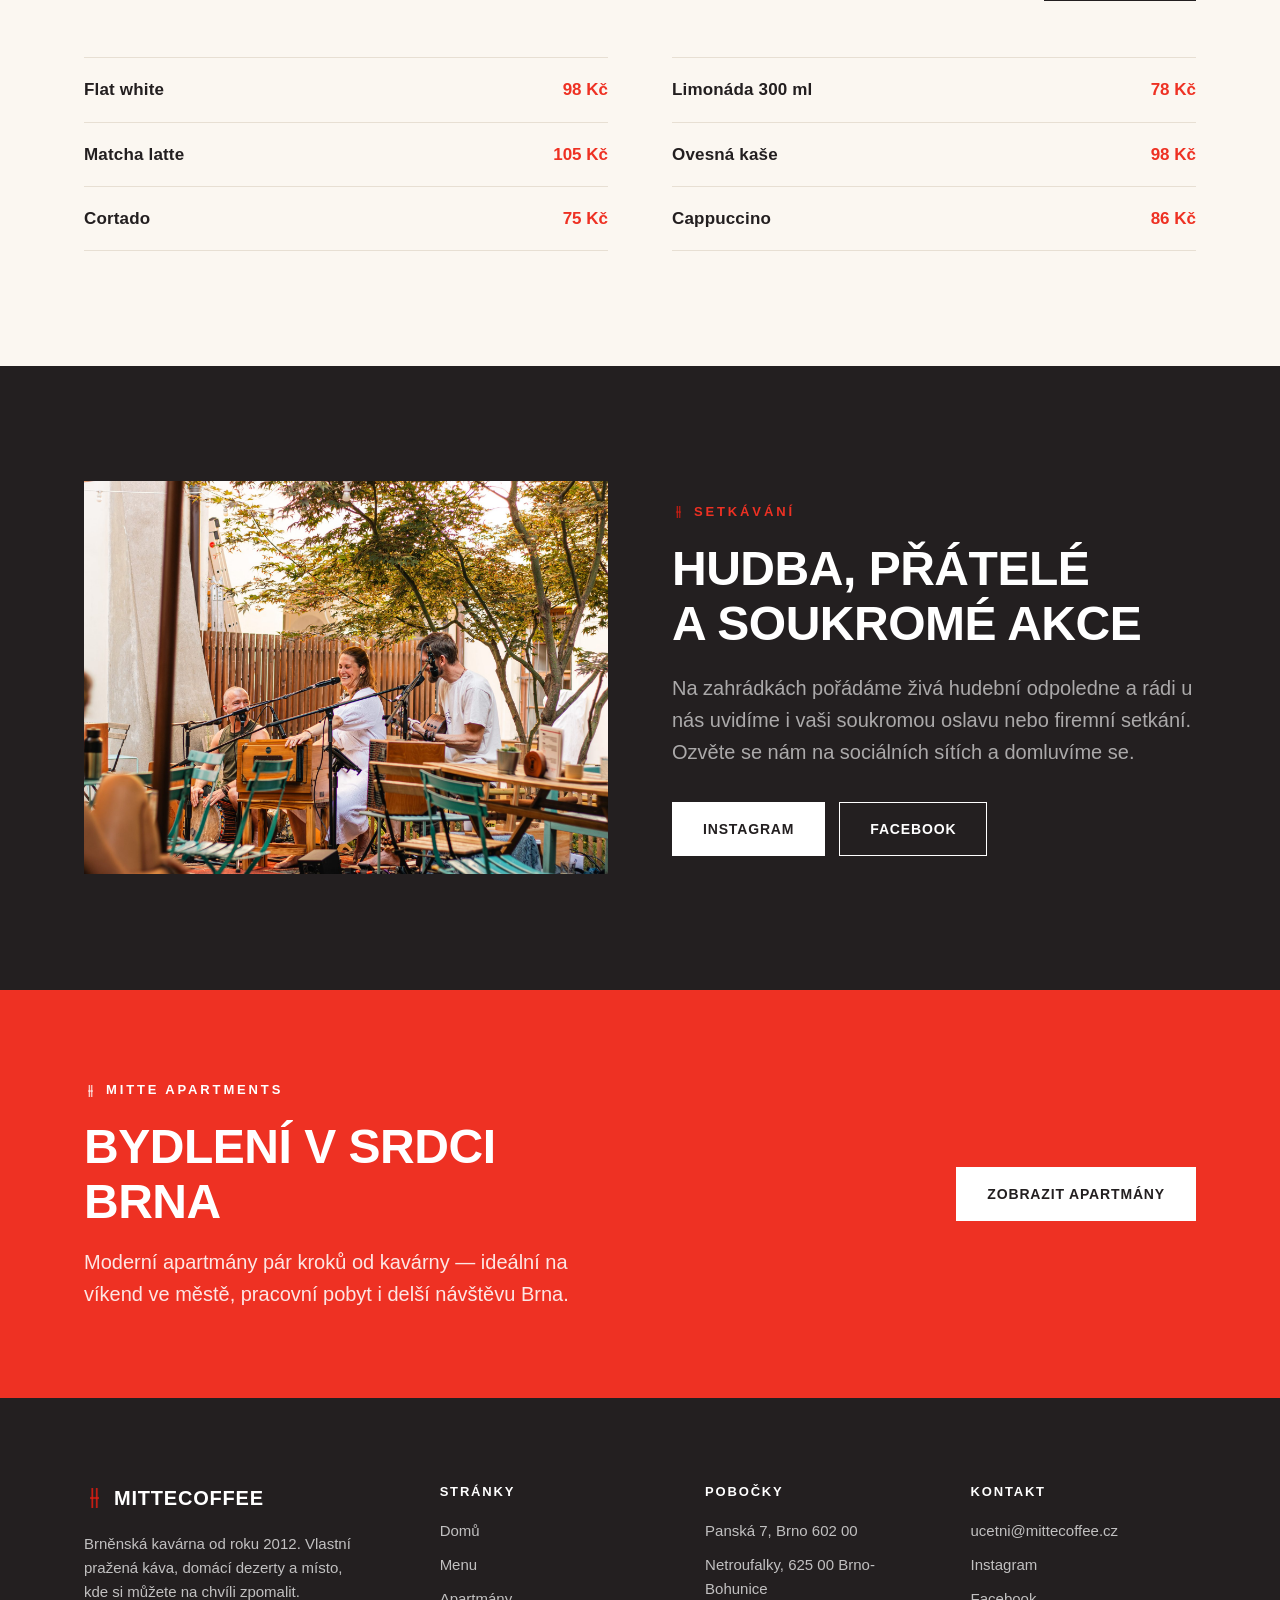
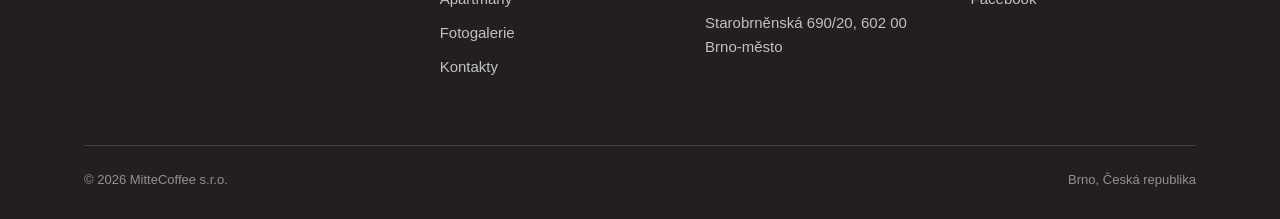
==== commit 583e86a8: "Add third location: MitteCoffee Starobrněnská - Home page: stat count 2→3, 'Dvě kavárny' → 'Tři kavá" ====
--- a/index.html
+++ b/index.html
@@ -4,7 +4,7 @@
 <meta charset="UTF-8">
 <meta name="viewport" content="width=device-width, initial-scale=1">
 <title>MitteCoffee — kavárna v centru Brna | Panská 7 &amp; Bohunice</title>
-<meta name="description" content="MitteCoffee je brněnská kavárna od roku 2012. Vlastní pražená káva, domácí dezerty a snídaně na Panské 7 v centru Brna a v Bohunicích u nemocnice.">
+<meta name="description" content="MitteCoffee je brněnská kavárna od roku 2012. Vlastní pražená káva, domácí dezerty a snídaně na Panské 7 v centru Brna, v Bohunicích u nemocnice a na Starobrněnské.">
 <link rel="canonical" href="https://www.mitte.cz/">
 <link rel="alternate" hreflang="cs" href="https://www.mitte.cz/">
 <link rel="alternate" hreflang="en" href="https://www.mitte.cz/en/index.html">
@@ -59,7 +59,7 @@
           <p class="lede" style="margin-top:16px;">Mitte je místo pro ranní espresso, dlouhé snídaně, setkání s přáteli i chvíle, kdy si prostě chcete na chvíli sednout a zpomalit.</p>
           <div class="stat-row" style="margin-top:44px;">
             <div class="stat"><div class="num">2012</div><div class="label">Rok založení</div></div>
-            <div class="stat"><div class="num">2</div><div class="label">Kavárny v Brně</div></div>
+            <div class="stat"><div class="num">3</div><div class="label">Kavárny v Brně</div></div>
             <div class="stat"><div class="num">100%</div><div class="label">Vlastní pražená káva</div></div>
           </div>
         </div>
@@ -76,11 +76,11 @@
       <div class="section-head" data-reveal>
         <div>
           <span class="eyebrow"><span class="mark"></span>Naše pobočky</span>
-          <h2 class="display" style="margin-top:14px;">Dvě kavárny,<br>jedna Mitte</h2>
-        </div>
-        <p class="lede">Centrum na Panské 7 a klidnější pobočka v Bohunicích, kousek od nemocnice. Obě se stejnou vlastní kávou a stejnou chutí dělat věci trochu jinak.</p>
-      </div>
-      <div class="grid grid-2" data-reveal>
+          <h2 class="display" style="margin-top:14px;">Tři kavárny,<br>jedna Mitte</h2>
+        </div>
+        <p class="lede">Centrum na Panské 7, klidnější pobočka v Bohunicích u nemocnice a nejnovější kavárna na Starobrněnské. Všechny se stejnou vlastní kávou a stejnou chutí dělat věci trochu jinak.</p>
+      </div>
+      <div class="grid grid-3" data-reveal>
         <a href="contacts.html#centrum" class="loc-card">
           <img src="assets/img/gallery/centrum/IMG_9508.jpg" alt="Interiér kavárny MitteCoffee Centrum, Panská 7">
           <span class="tag">Centrum</span>
@@ -95,6 +95,13 @@
           <span class="addr">625 00 Brno-Bohunice, u Nemocnice Bohunice</span>
           <span class="go">Zobrazit na mapě →</span>
         </a>
+        <a href="contacts.html#starobrnenska" class="loc-card">
+          <img src="assets/img/gallery/starobrnenska/IMG_2099.jpg" alt="Budova kavárny MitteCoffee na Starobrněnské">
+          <span class="tag">Staré Brno</span>
+          <h3>Starobrněnská 690/20</h3>
+          <span class="addr">602 00 Brno-město</span>
+          <span class="go">Zobrazit na mapě →</span>
+        </a>
       </div>
     </div>
   </section>
@@ -175,6 +182,7 @@
         <ul class="footer-list">
           <li>Panská 7, Brno 602 00</li>
           <li>Netroufalky, 625 00 Brno-Bohunice</li>
+          <li>Starobrněnská 690/20, 602 00 Brno-město</li>
         </ul>
       </div>
       <div>
--- a/assets/css/style.css
+++ b/assets/css/style.css
@@ -88,14 +88,14 @@
 
 h1.display, .h1{
   font-size: clamp(40px, 6.4vw, 84px);
-  line-height: 0.98;
+  line-height: 1.12;
   letter-spacing: -0.01em;
   text-transform: uppercase;
   font-weight: 700;
 }
 h2.display, .h2{
   font-size: clamp(30px, 4vw, 48px);
-  line-height: 1.04;
+  line-height: 1.16;
   text-transform: uppercase;
   font-weight: 700;
 }
@@ -265,11 +265,11 @@
 }
 .hero-h1 .line{
   display: block;
-  line-height: 1;
+  line-height: 1.16;
   white-space: nowrap;
 }
 .hero-h1 .line + .line{
-  margin-top: 0.45em;
+  margin-top: 0.3em;
 }
 @media (max-width: 640px){
   .hero-h1 .line{ white-space: normal; }
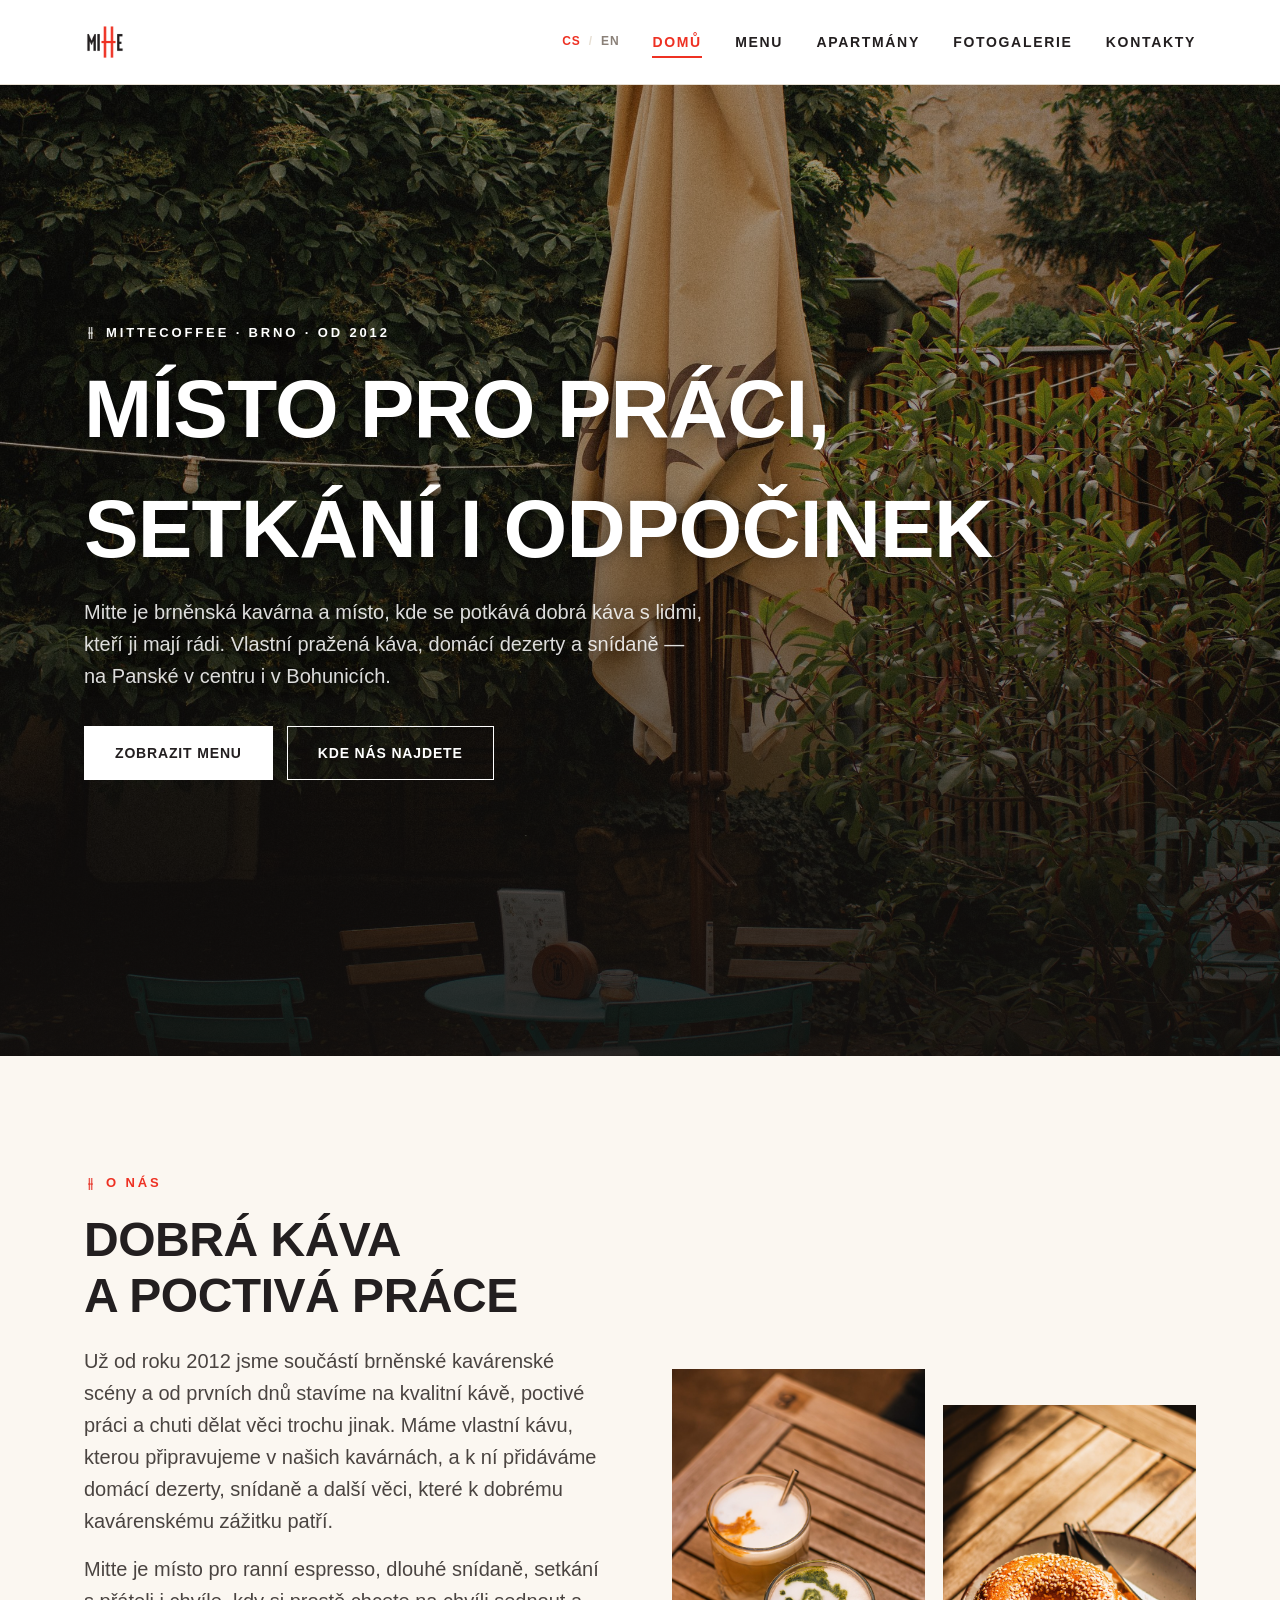
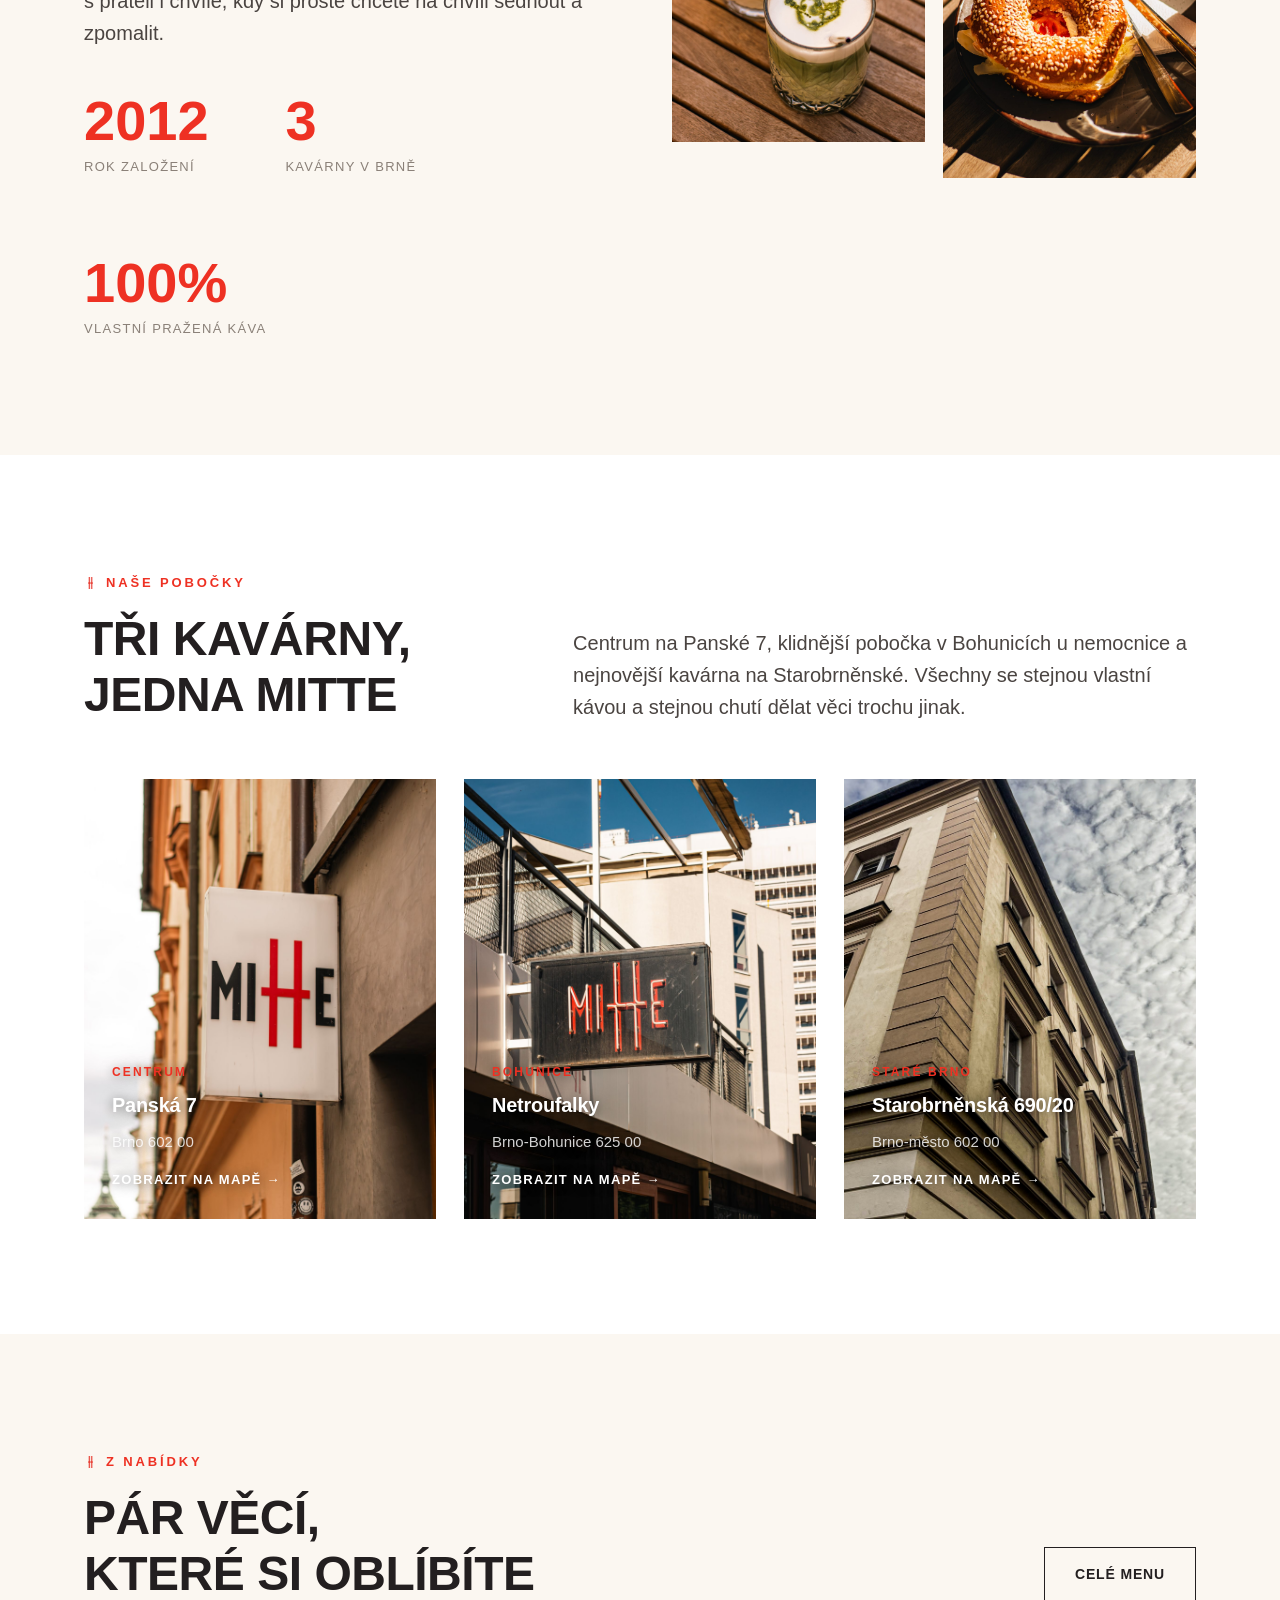
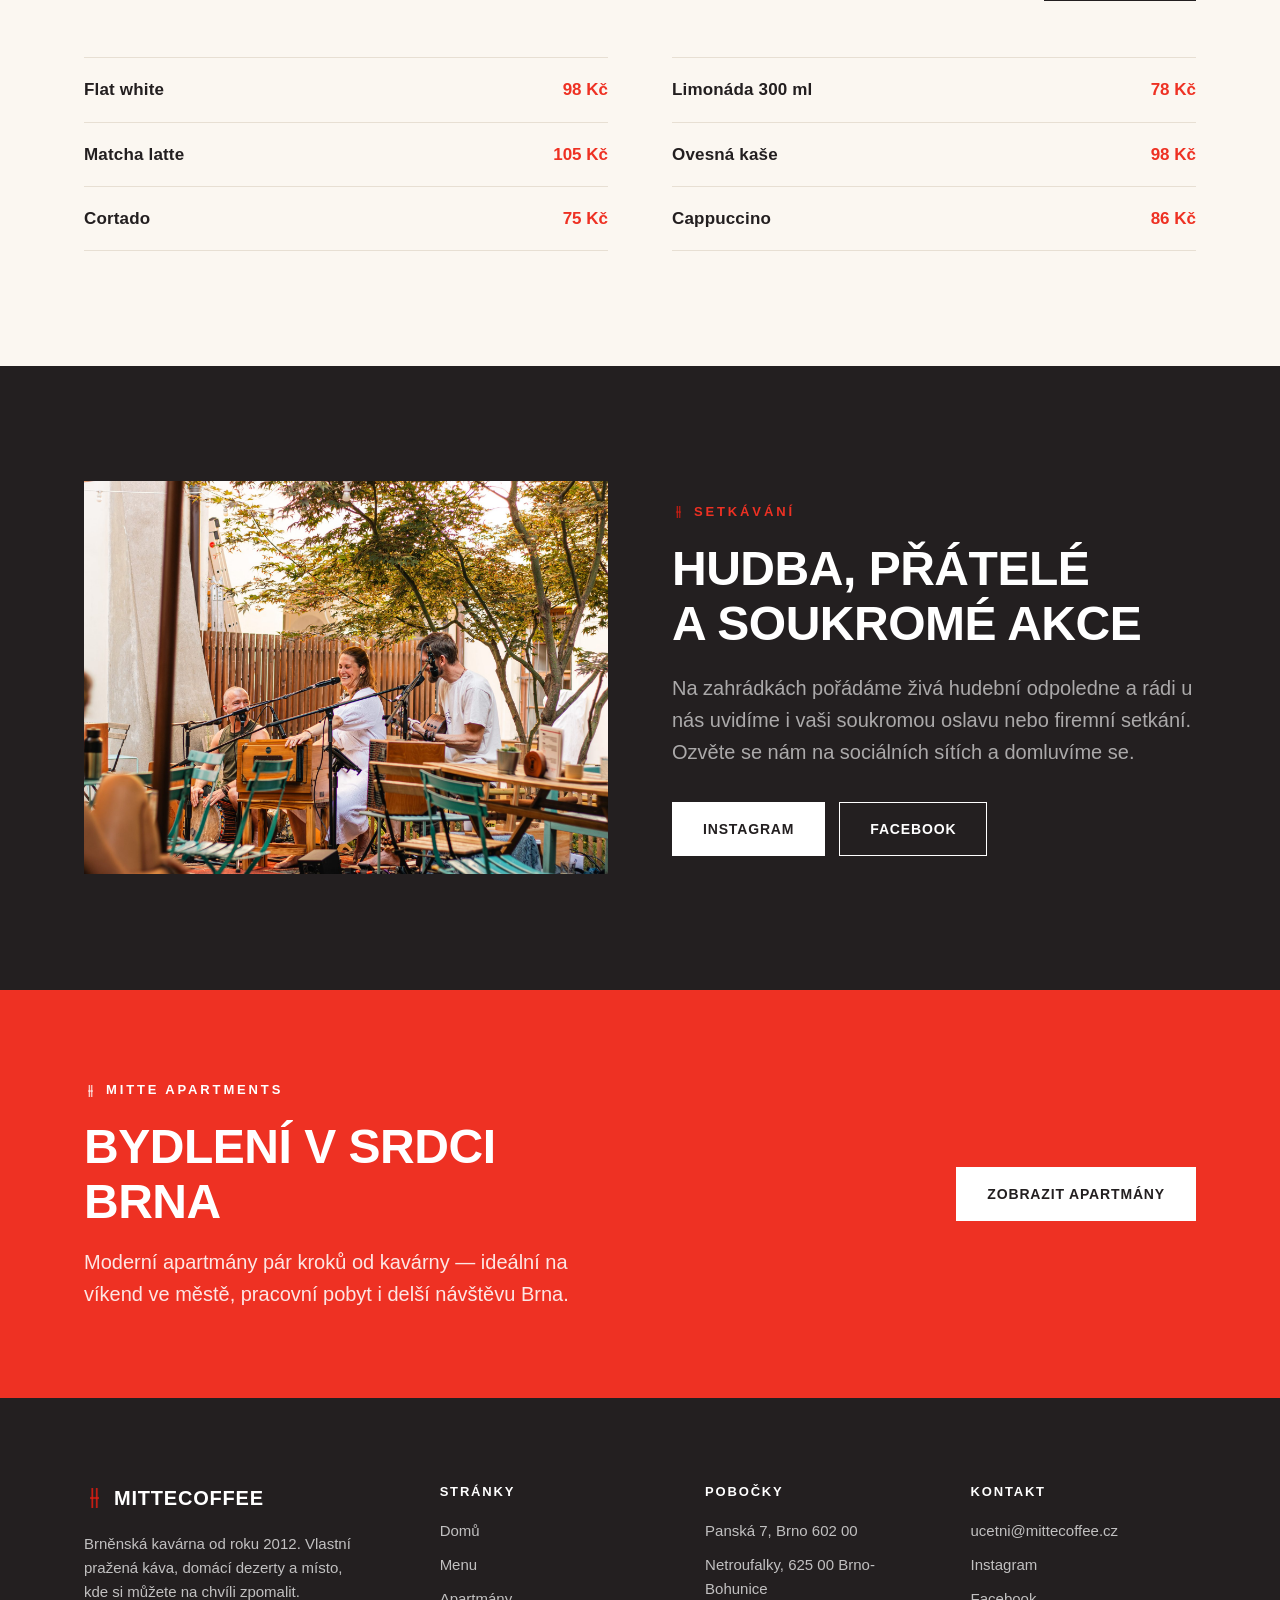
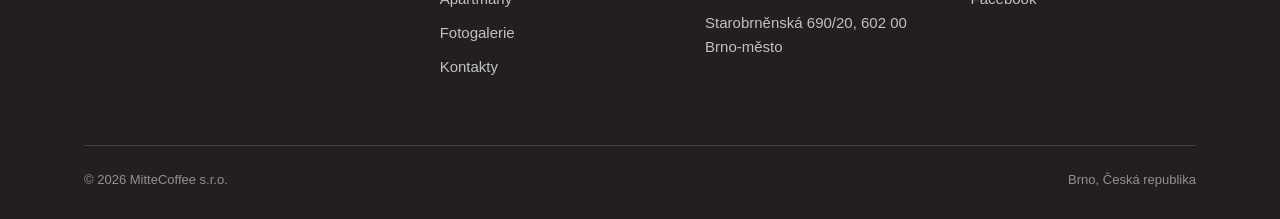
==== commit 57259875: "Unify address format across the three homepage location cards (City PSC) Co-Authored-By: Claude Sonn" ====
--- a/index.html
+++ b/index.html
@@ -92,14 +92,14 @@
           <img src="assets/img/gallery/spital/IMG_9941.jpg" alt="Cedule MITTE na budově kavárny Bohunice, Netroufalky, u Nemocnice Bohunice">
           <span class="tag">Bohunice</span>
           <h3>Netroufalky</h3>
-          <span class="addr">625 00 Brno-Bohunice, u Nemocnice Bohunice</span>
+          <span class="addr">Brno-Bohunice 625 00</span>
           <span class="go">Zobrazit na mapě →</span>
         </a>
         <a href="contacts.html#starobrnenska" class="loc-card">
           <img src="assets/img/gallery/starobrnenska/IMG_2099.jpg" alt="Budova kavárny MitteCoffee na Starobrněnské">
           <span class="tag">Staré Brno</span>
           <h3>Starobrněnská 690/20</h3>
-          <span class="addr">602 00 Brno-město</span>
+          <span class="addr">Brno-město 602 00</span>
           <span class="go">Zobrazit na mapě →</span>
         </a>
       </div>
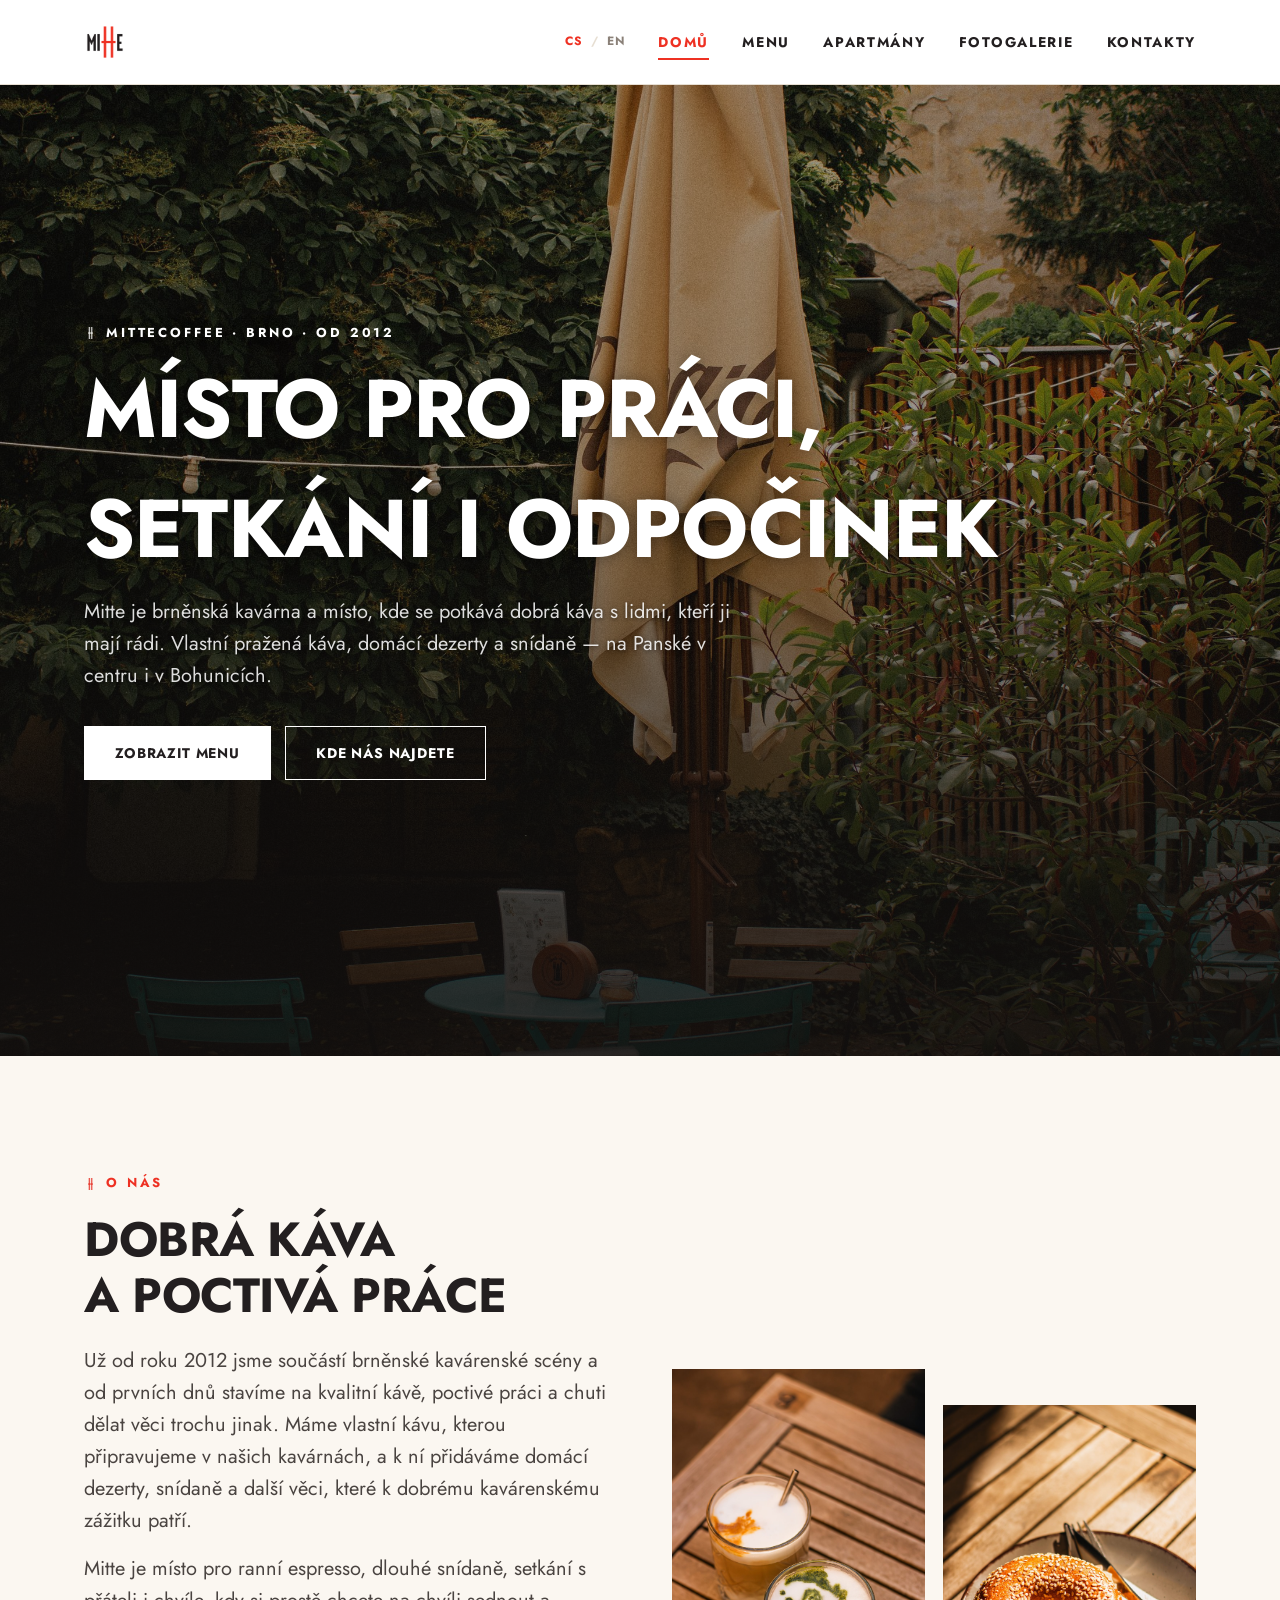
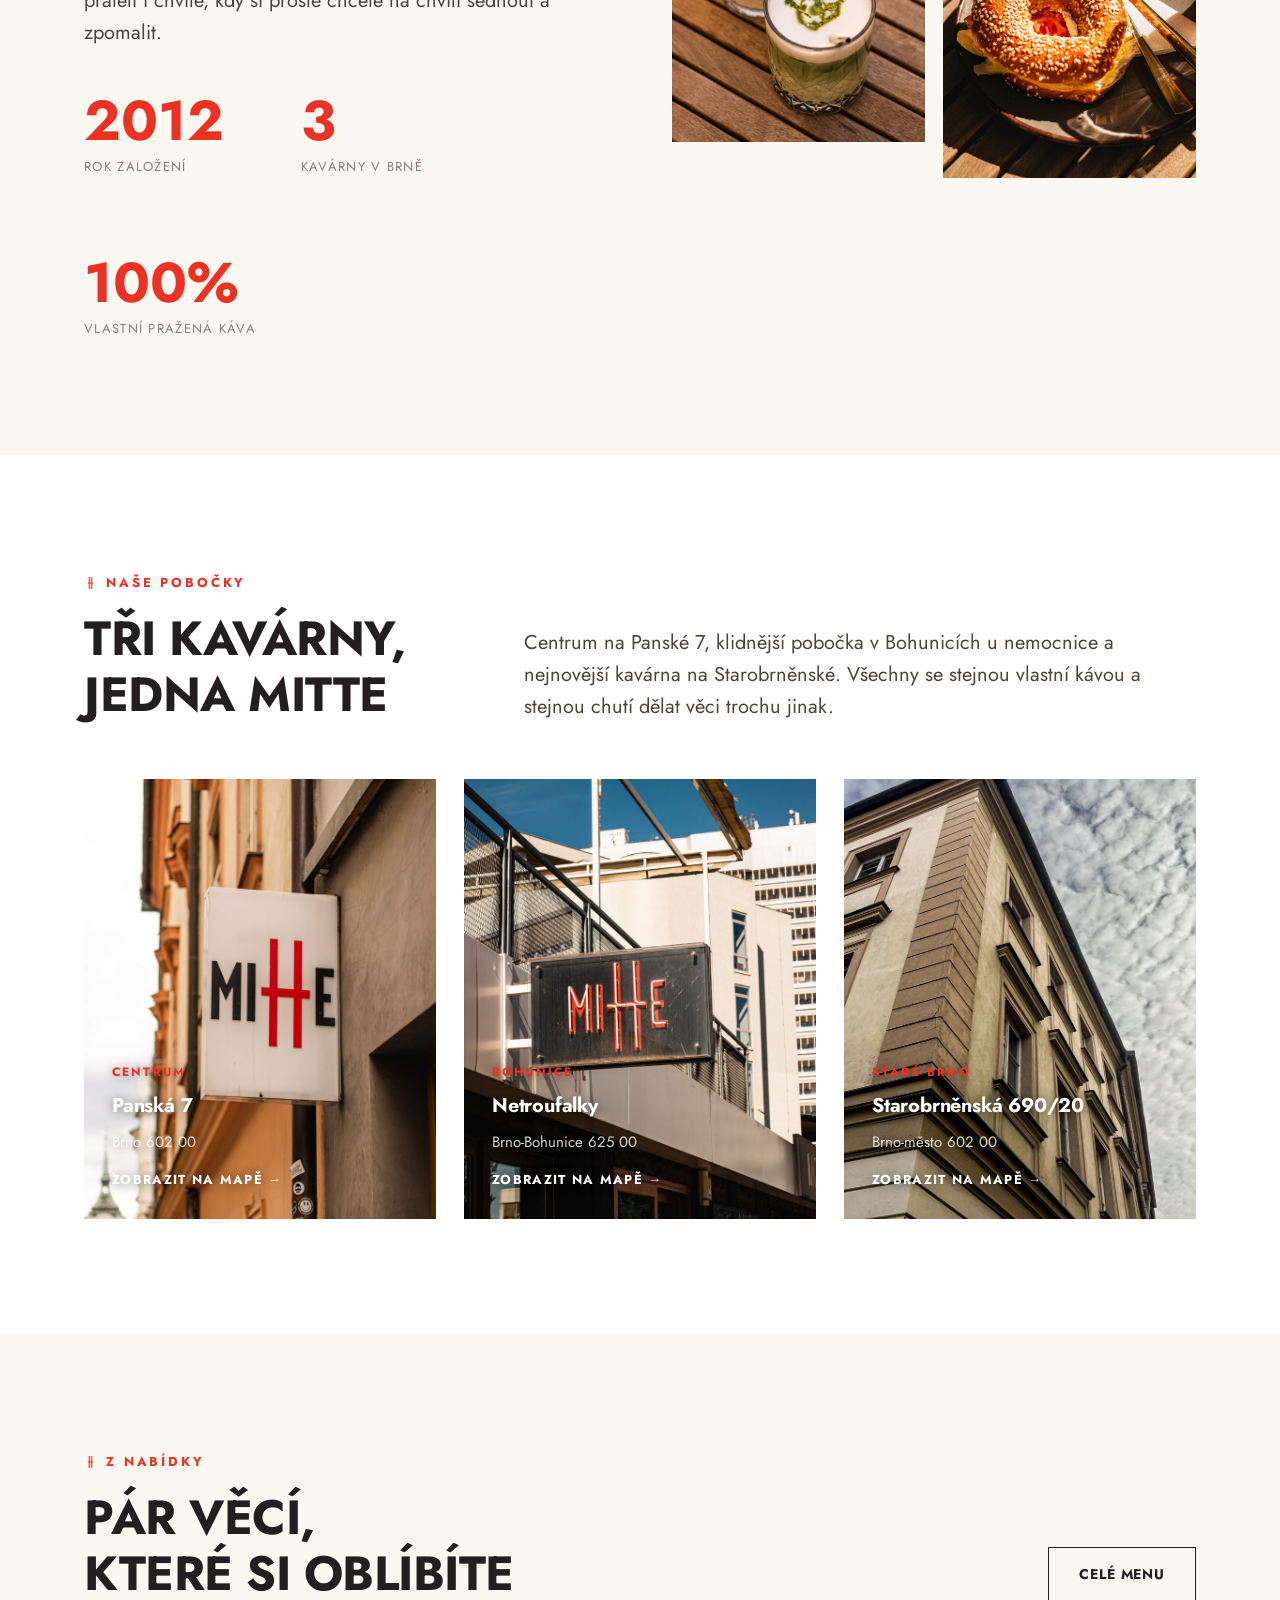
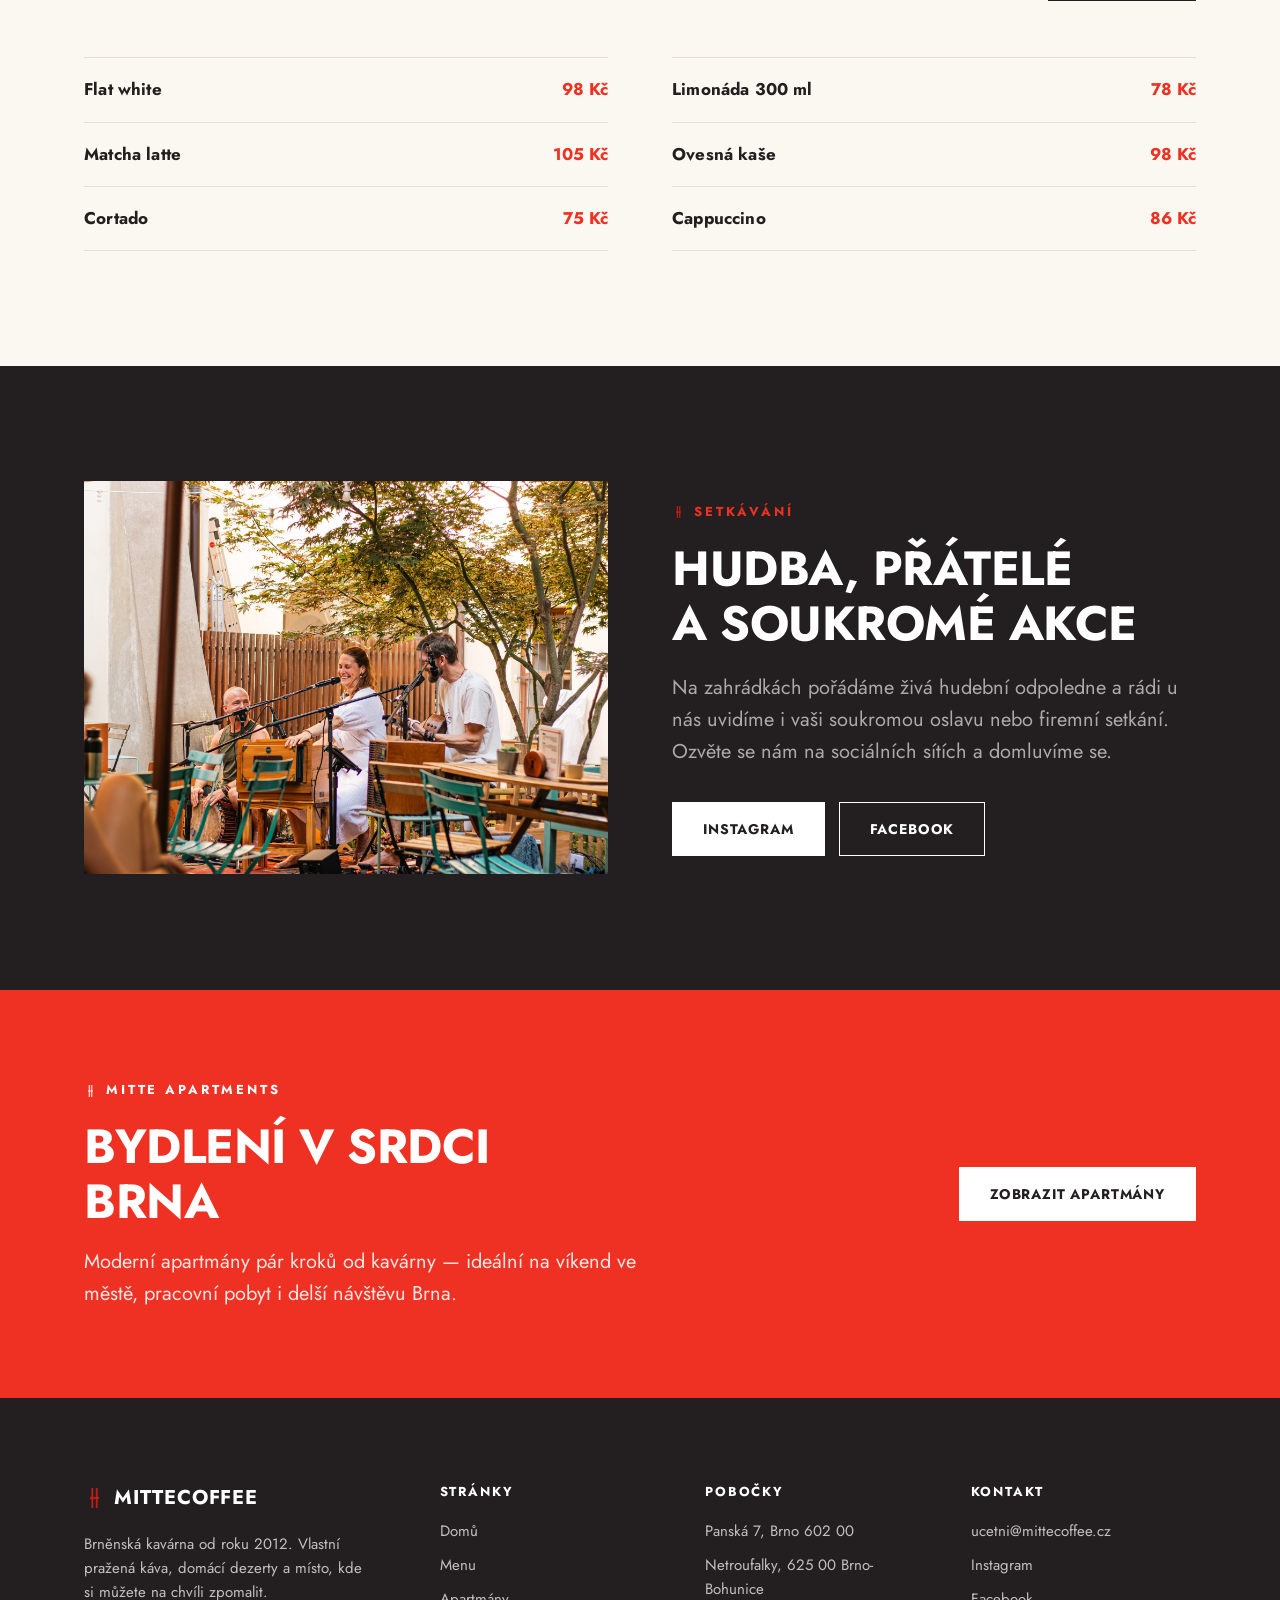
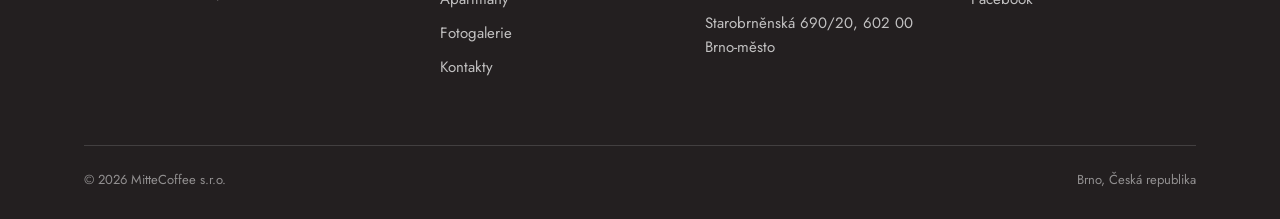
==== commit 8ef0e3ef: "Switch brand font from Gill Sans to Jost (Google Font) for full Czech diacritic support Gill Sans is" ====
--- a/index.html
+++ b/index.html
@@ -9,6 +9,9 @@
 <link rel="alternate" hreflang="cs" href="https://www.mitte.cz/">
 <link rel="alternate" hreflang="en" href="https://www.mitte.cz/en/index.html">
 <link rel="alternate" hreflang="x-default" href="https://www.mitte.cz/">
+<link rel="preconnect" href="https://fonts.googleapis.com">
+<link rel="preconnect" href="https://fonts.gstatic.com" crossorigin>
+<link href="https://fonts.googleapis.com/css2?family=Jost:wght@400;700&display=swap" rel="stylesheet">
 <link rel="stylesheet" href="assets/css/style.css">
 </head>
 <body>
--- a/assets/css/style.css
+++ b/assets/css/style.css
@@ -19,7 +19,7 @@
   --line: #E7DFD3;
   --muted: #8A8078;
 
-  --font: 'Gill Sans MT', 'Gill Sans', Corbel, Calibri, 'Trebuchet MS', sans-serif;
+  --font: 'Jost', 'Gill Sans MT', 'Gill Sans', Corbel, Calibri, 'Trebuchet MS', sans-serif;
 
   --wrap: 1240px;
   --gutter: clamp(20px, 5vw, 64px);
@@ -245,8 +245,11 @@
   background: linear-gradient(180deg, rgba(18,15,14,.4) 0%, rgba(18,15,14,.42) 40%, rgba(18,15,14,.9) 100%);
   z-index: 1;
 }
-.hero-inner .eyebrow, .hero-inner h1, .hero-inner .lede{
+.hero-inner .eyebrow, .hero-inner h1{
   text-shadow: 0 1px 16px rgba(0,0,0,.4);
+}
+.hero-inner .lede{
+  text-shadow: 0 1px 4px rgba(0,0,0,.6);
 }
 .hero-inner{
   position: relative;
@@ -354,7 +357,7 @@
 .loc-card::before{
   content: '';
   position: absolute; inset: 0;
-  background: linear-gradient(180deg, rgba(8,6,5,0) 0%, rgba(8,6,5,.22) 28%, rgba(8,6,5,.9) 48%, rgba(8,6,5,.99) 100%);
+  background: linear-gradient(180deg, rgba(18,15,14,.4) 0%, rgba(18,15,14,.42) 40%, rgba(18,15,14,.9) 100%);
 }
 .loc-card .tag, .loc-card h3, .loc-card .addr, .loc-card .go{
   text-shadow: 0 1px 12px rgba(0,0,0,.55);
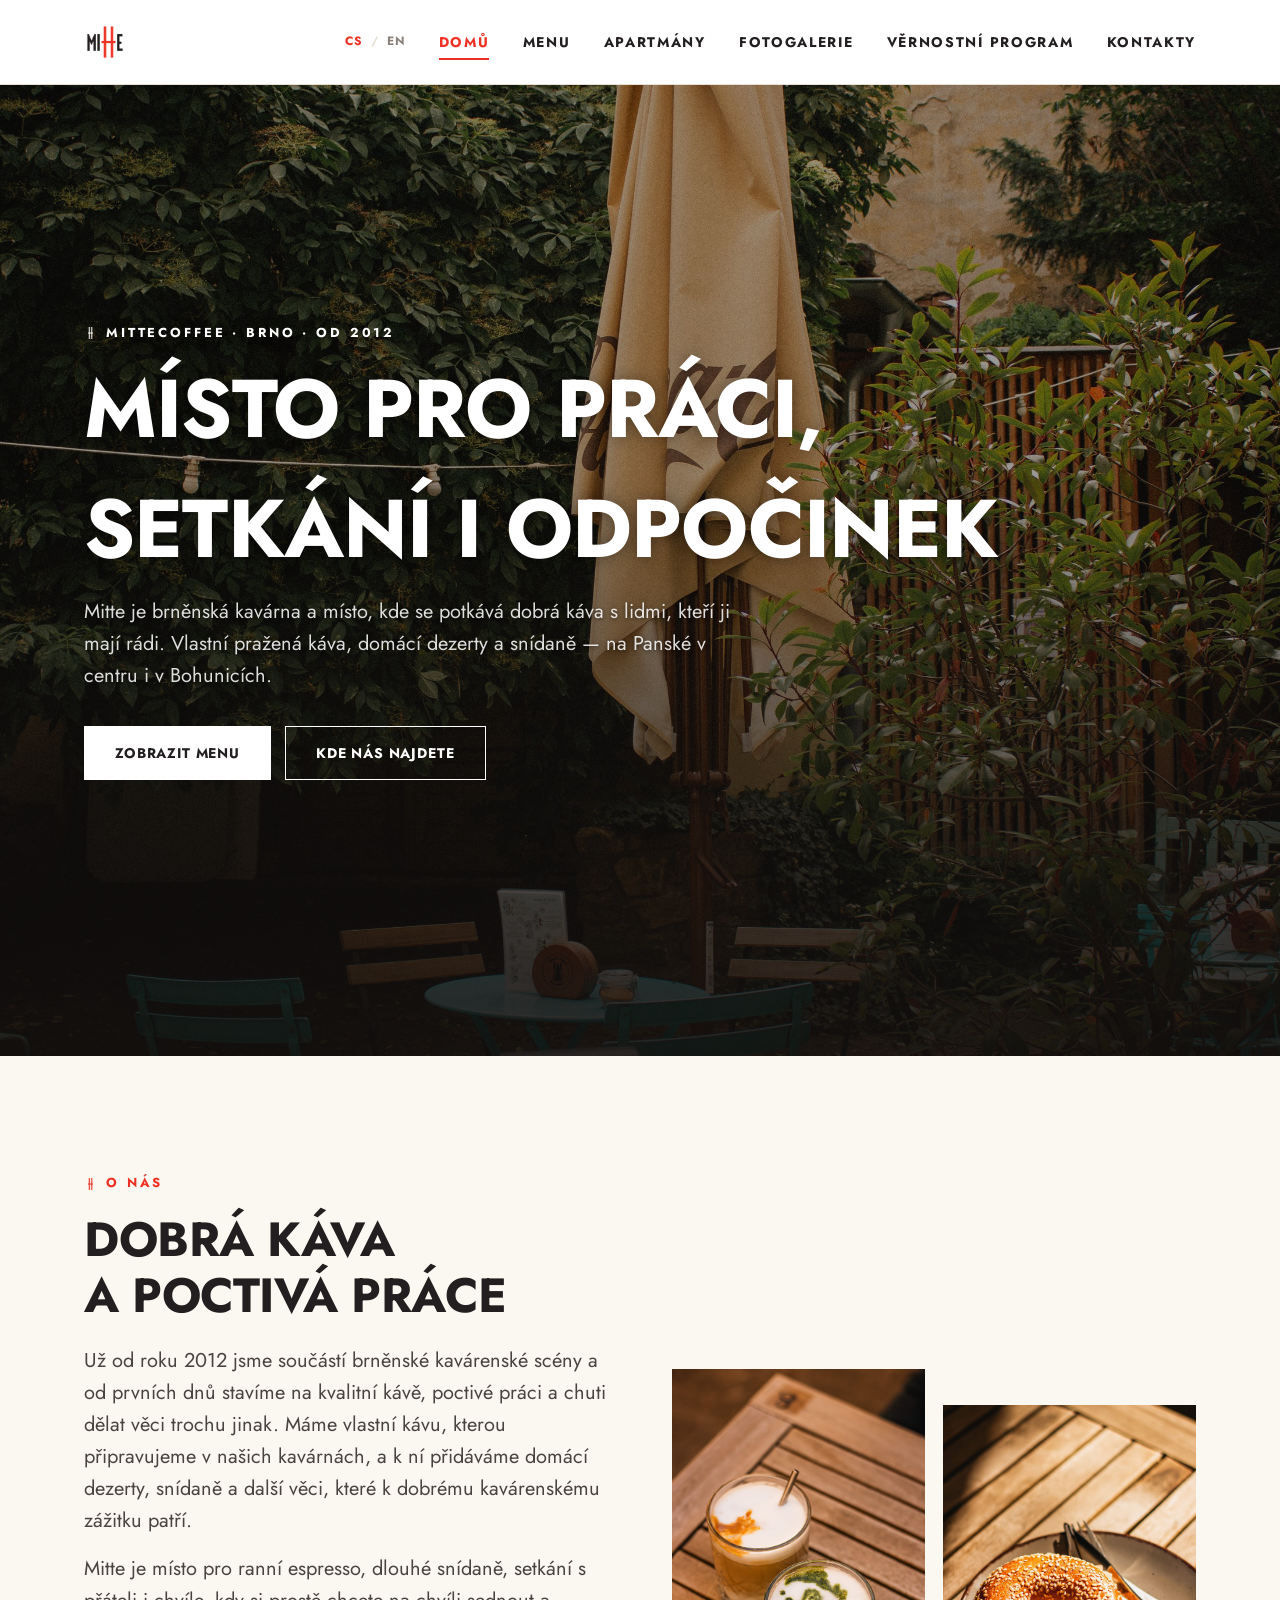
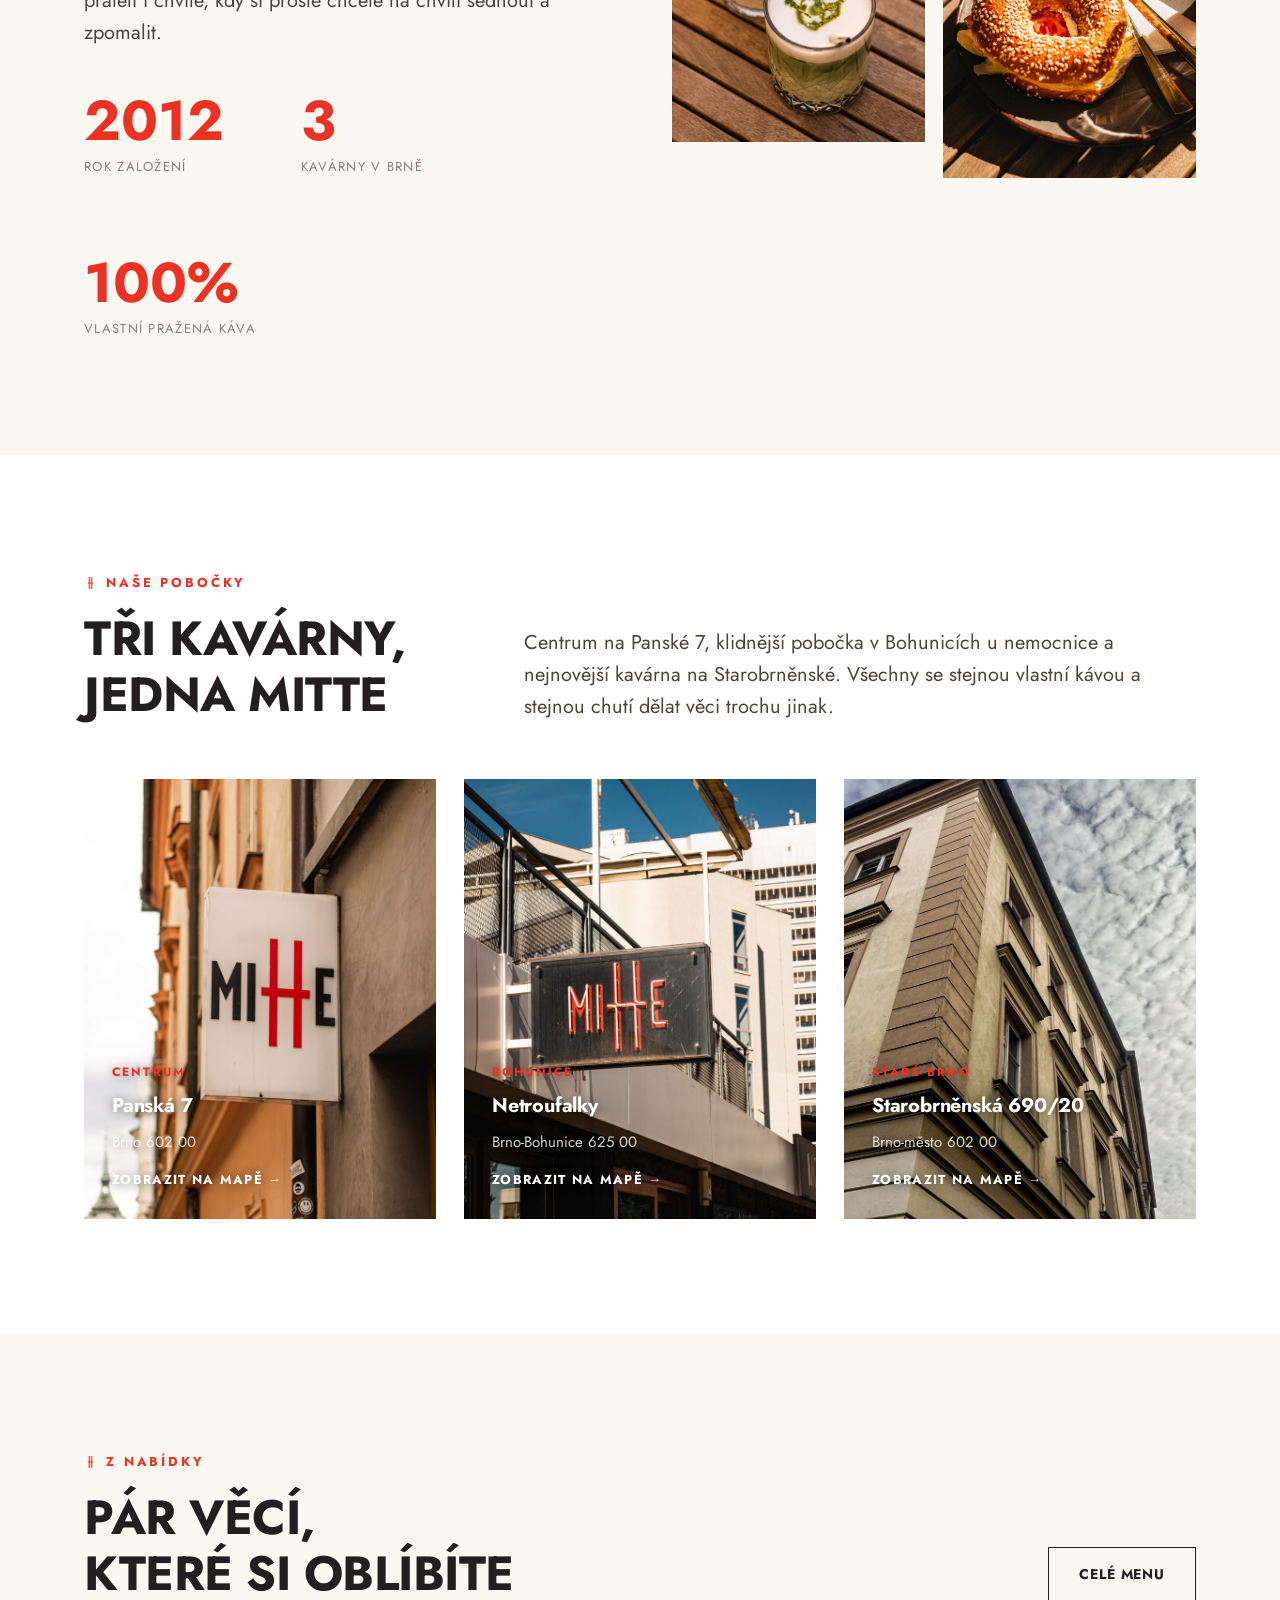
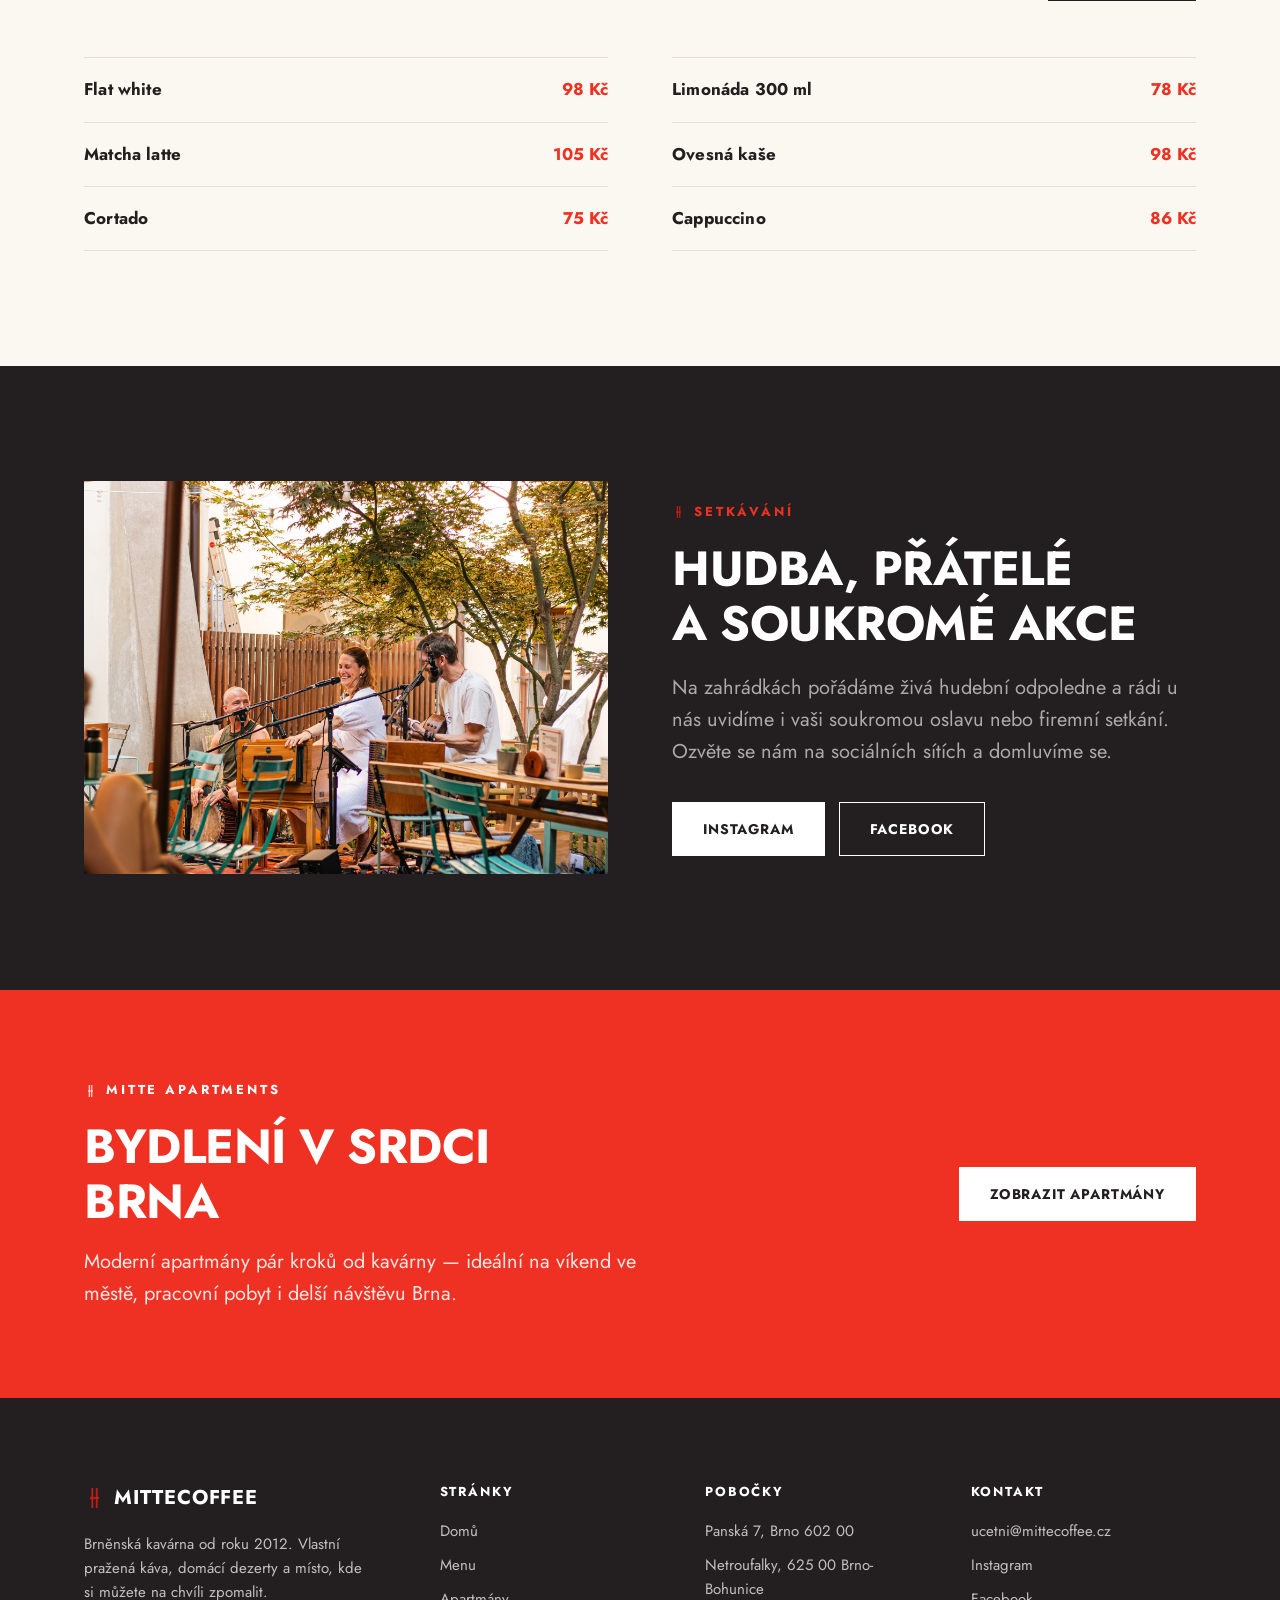
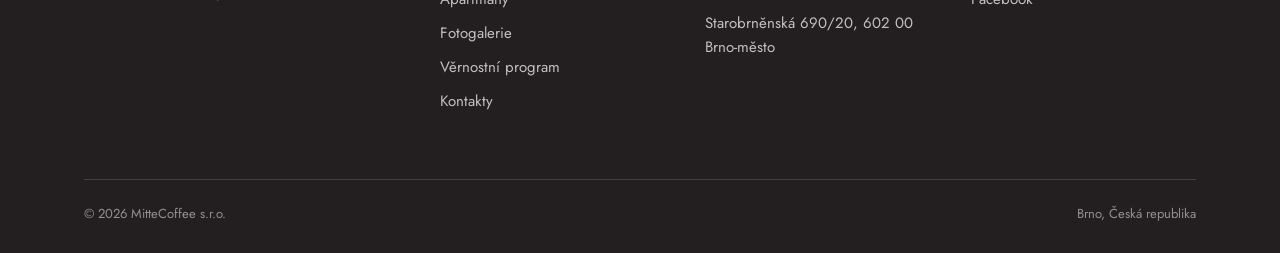
==== commit cabeee9f: "Přidat záložku Věrnostní program (MitteCoffee Club) s registrací Nová stránka club.html (CS) a en/cl" ====
--- a/index.html
+++ b/index.html
@@ -30,6 +30,7 @@
           <li><a href="menu.html">Menu</a></li>
           <li><a href="apartments.html">Apartmány</a></li>
           <li><a href="gallery.html">Fotogalerie</a></li>
+          <li><a href="club.html">Věrnostní program</a></li>
           <li><a href="contacts.html">Kontakty</a></li>
         </ul>
       </nav>
@@ -177,6 +178,7 @@
           <li><a href="menu.html">Menu</a></li>
           <li><a href="apartments.html">Apartmány</a></li>
           <li><a href="gallery.html">Fotogalerie</a></li>
+          <li><a href="club.html">Věrnostní program</a></li>
           <li><a href="contacts.html">Kontakty</a></li>
         </ul>
       </div>
--- a/assets/css/style.css
+++ b/assets/css/style.css
@@ -702,3 +702,18 @@
 /* fade-up reveal */
 [data-reveal]{ opacity: 0; transform: translateY(18px); transition: opacity .7s var(--ease), transform .7s var(--ease); }
 [data-reveal].is-visible{ opacity: 1; transform: translateY(0); }
+
+/* ------------------------------------ věrnostní program (club.html) ---------- */
+.club-stats{ margin-top: 44px; }
+.club-steps{ list-style: none; margin: 0; padding: 0; counter-reset: none; }
+.club-steps li{ border-top: 2px solid var(--ink); padding-top: 22px; }
+.club-steps h3{ margin-top: 14px; }
+.club-steps p{ margin-top: 10px; }
+.club-step-num{
+  display: inline-flex; align-items: center; justify-content: center;
+  width: 44px; height: 44px; background: var(--red); color: #fff;
+  font-weight: 700; font-size: 20px;
+}
+.club-note{ margin-top: 36px; font-size: 15px; }
+.club-register a{ color: var(--red); }
+#mitte-club iframe{ width: 100%; border: 0; display: block; }
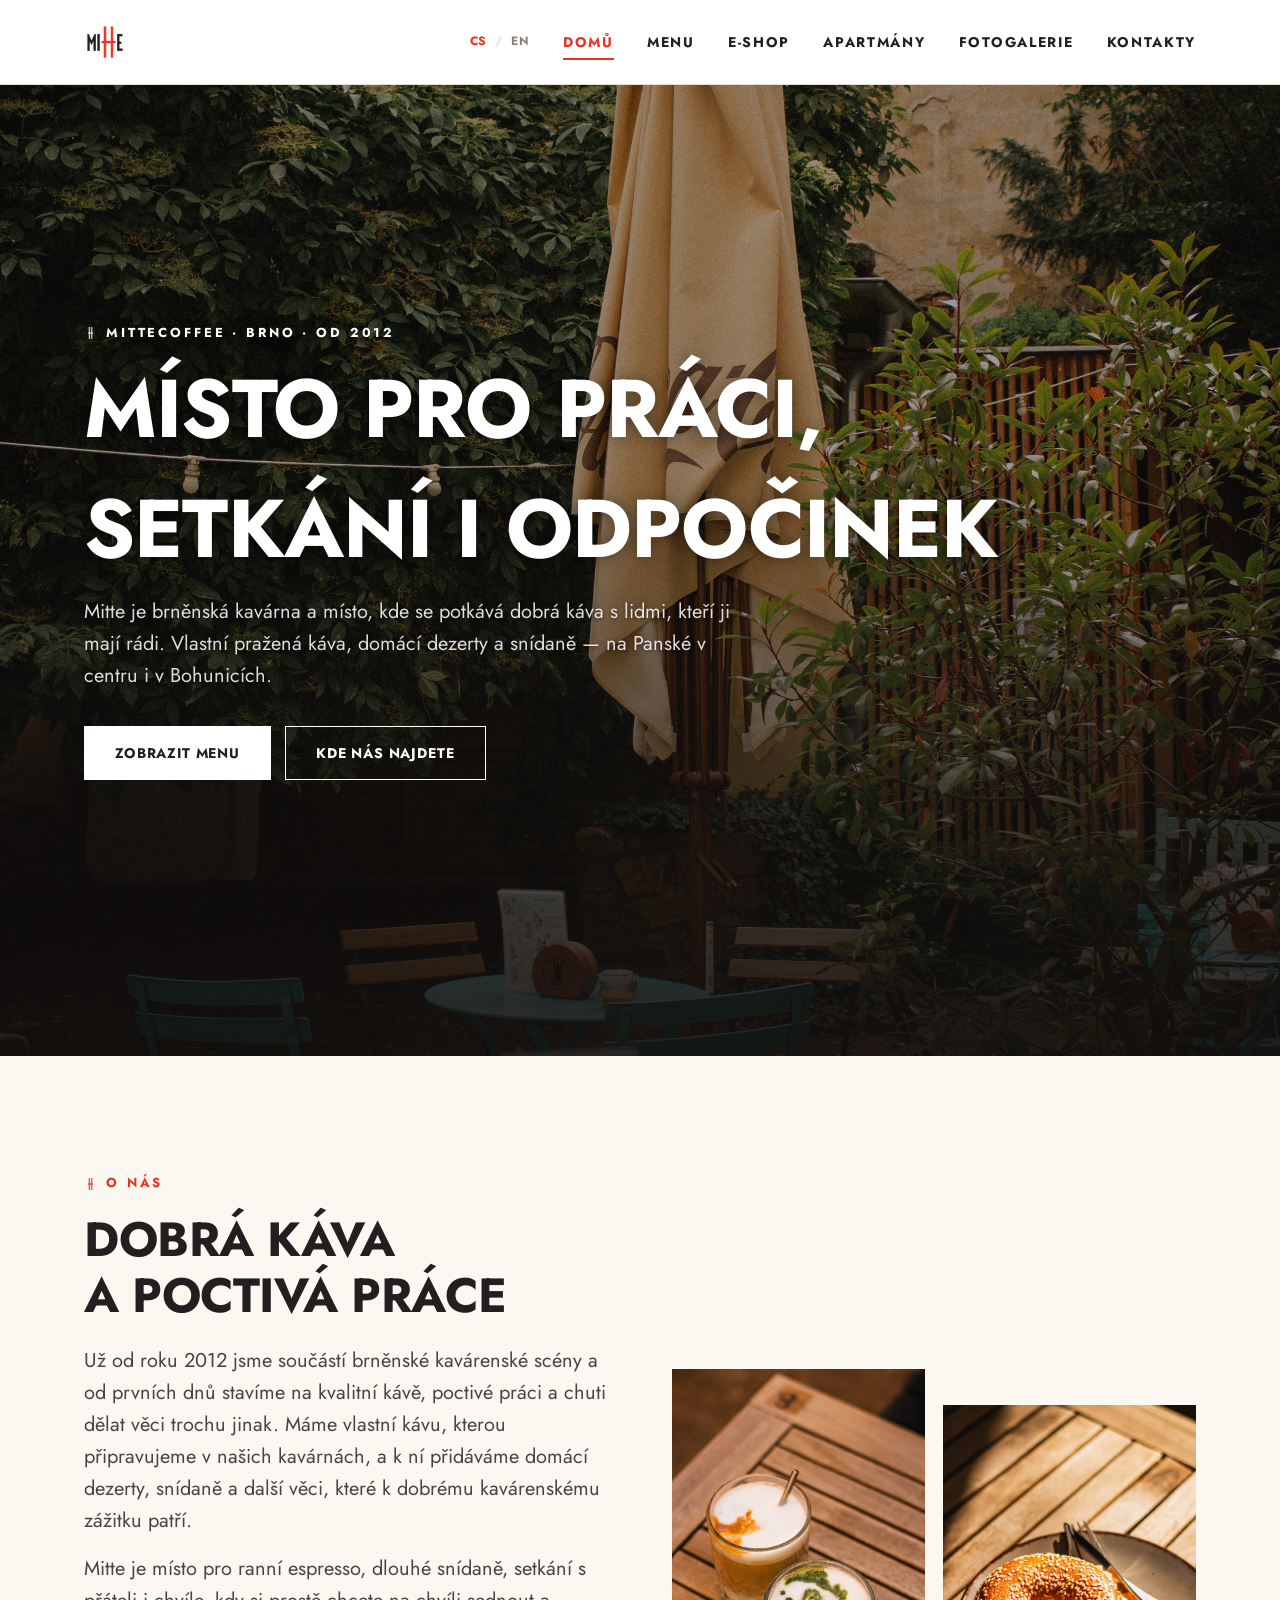
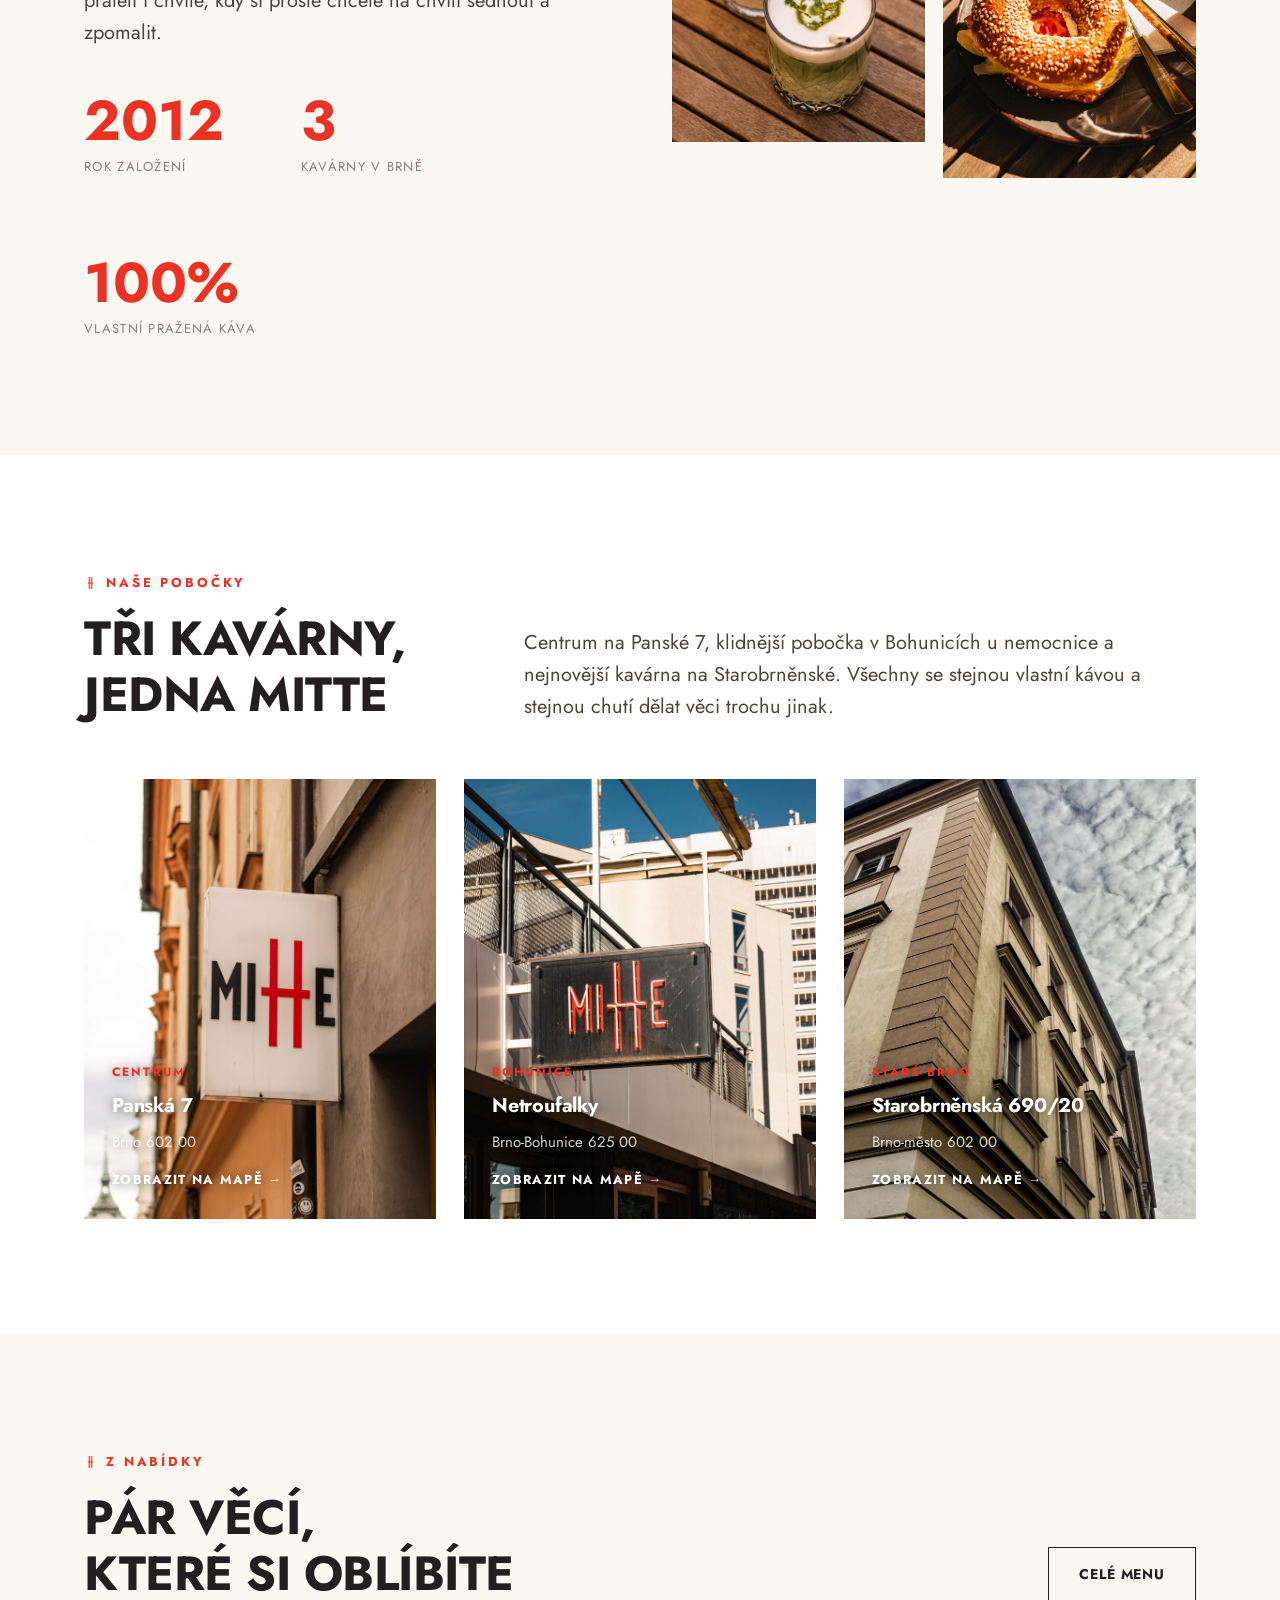
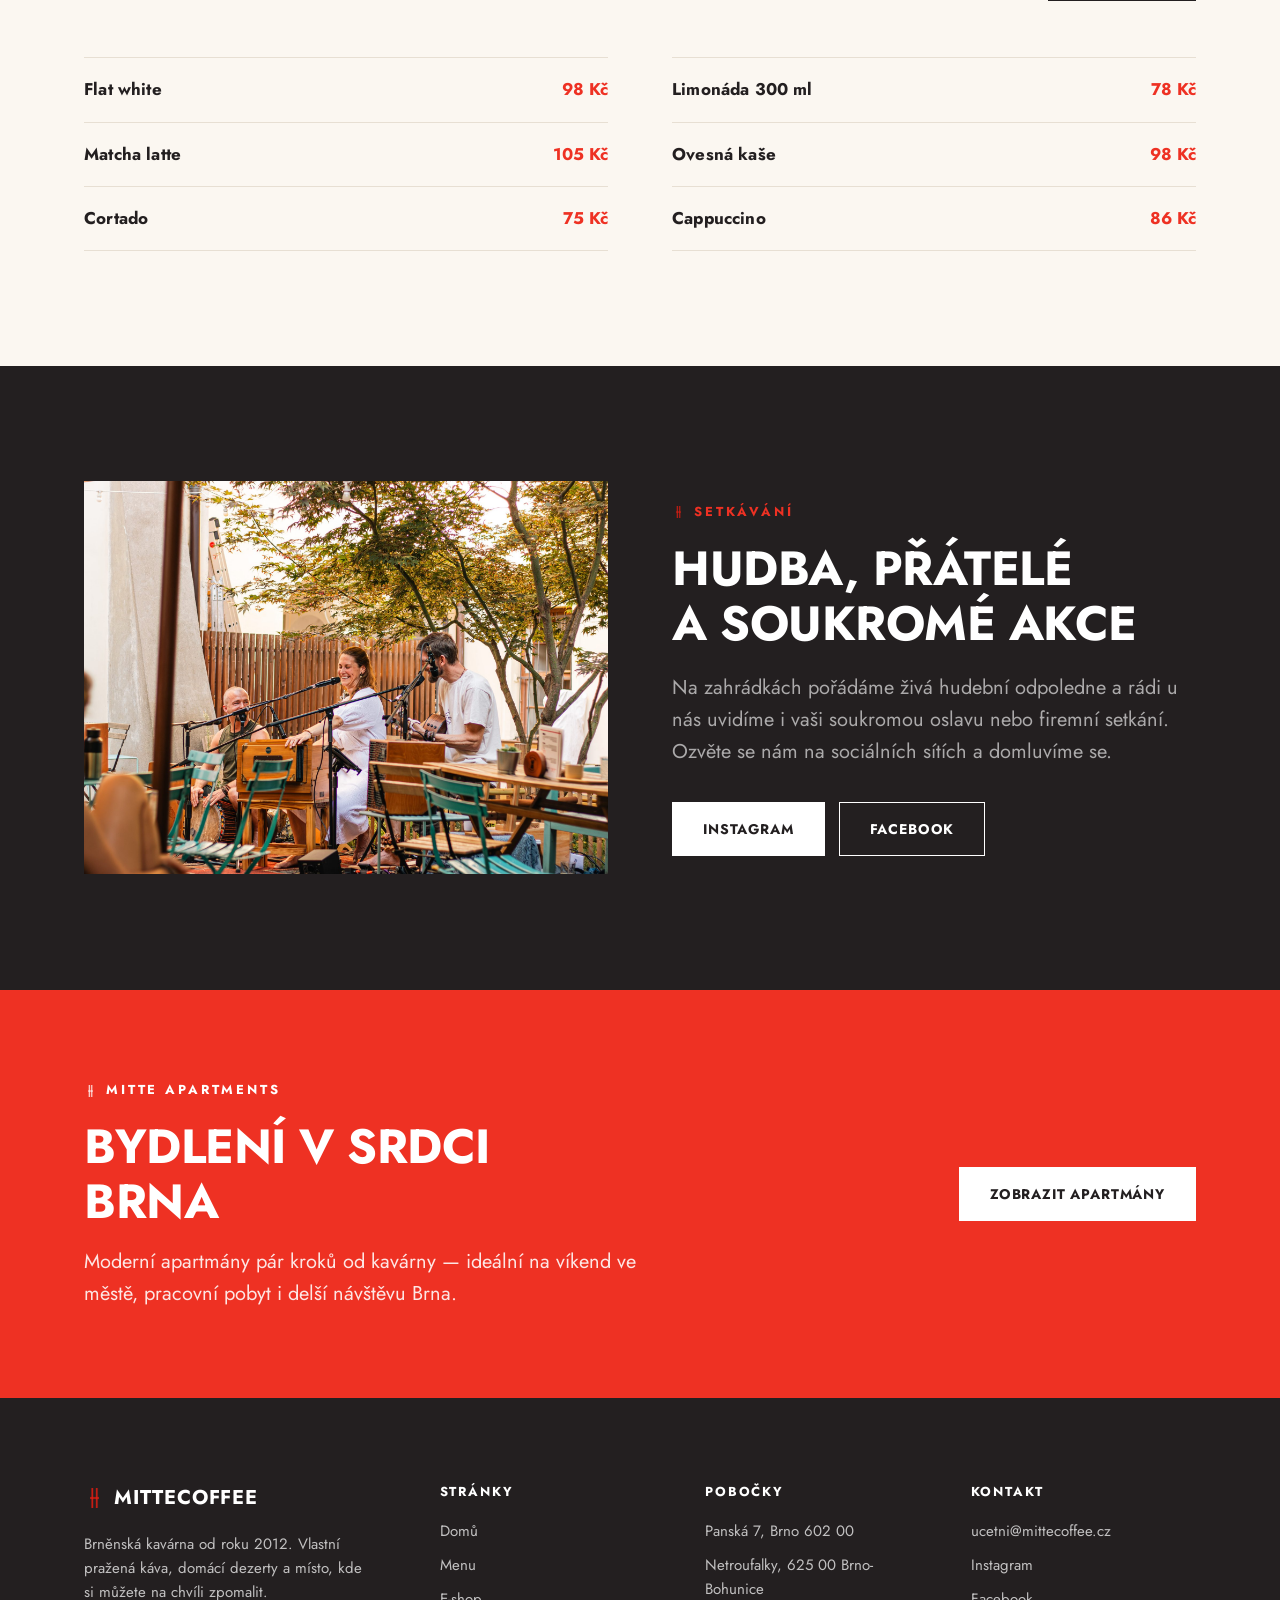
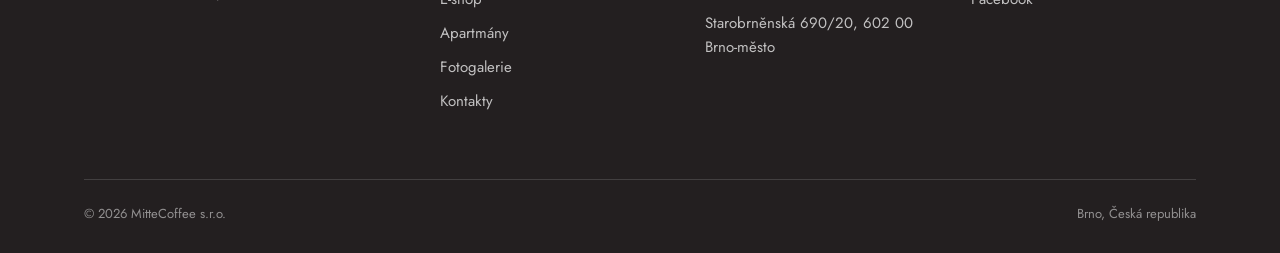
==== commit aabef73f: "Add E-shop skeleton page (CZ+EN) with coffee & Christmas gift sets Demo cart/checkout flow with loca" ====
--- a/index.html
+++ b/index.html
@@ -28,9 +28,9 @@
         <ul>
           <li><a href="index.html" aria-current="page">Domů</a></li>
           <li><a href="menu.html">Menu</a></li>
+          <li><a href="eshop.html">E-shop</a></li>
           <li><a href="apartments.html">Apartmány</a></li>
           <li><a href="gallery.html">Fotogalerie</a></li>
-          <li><a href="club.html">Věrnostní program</a></li>
           <li><a href="contacts.html">Kontakty</a></li>
         </ul>
       </nav>
@@ -176,9 +176,9 @@
         <ul class="footer-list">
           <li><a href="index.html">Domů</a></li>
           <li><a href="menu.html">Menu</a></li>
+          <li><a href="eshop.html">E-shop</a></li>
           <li><a href="apartments.html">Apartmány</a></li>
           <li><a href="gallery.html">Fotogalerie</a></li>
-          <li><a href="club.html">Věrnostní program</a></li>
           <li><a href="contacts.html">Kontakty</a></li>
         </ul>
       </div>
--- a/assets/css/style.css
+++ b/assets/css/style.css
@@ -699,21 +699,199 @@
   .main-nav a::after{ display: none; }
 }
 
+/* =========================================================================
+   Page: E-shop
+   ========================================================================= */
+.eshop-banner{
+  background: var(--cream);
+  border-left: 3px solid var(--red);
+  padding: 16px 20px;
+  font-size: 14px;
+  color: var(--ink-soft);
+  max-width: 76ch;
+}
+.eshop-banner strong{ color: var(--ink); }
+
+.product-grid{
+  display: grid;
+  grid-template-columns: repeat(3, 1fr);
+  gap: 28px;
+}
+@media (max-width: 900px){ .product-grid{ grid-template-columns: repeat(2, 1fr); } }
+@media (max-width: 560px){ .product-grid{ grid-template-columns: 1fr; } }
+
+.product-card{
+  display: flex;
+  flex-direction: column;
+}
+.product-card .shot{
+  aspect-ratio: 4/5;
+  overflow: hidden;
+  background: var(--cream);
+}
+.product-card .shot img{
+  width: 100%; height: 100%; object-fit: cover;
+  transition: transform .5s var(--ease);
+}
+.product-card:hover .shot img{ transform: scale(1.04); }
+.product-card .origin{
+  margin-top: 16px;
+  font-size: 12px;
+  font-weight: 700;
+  letter-spacing: .1em;
+  text-transform: uppercase;
+  color: var(--red);
+}
+.product-card .pname{
+  margin-top: 6px;
+  font-size: 19px;
+  font-weight: 700;
+  letter-spacing: -0.01em;
+}
+.product-card .notes{
+  margin-top: 6px;
+  font-size: 14px;
+  color: var(--muted);
+  line-height: 1.5;
+}
+.product-card .row{
+  margin-top: 16px;
+  display: flex;
+  align-items: center;
+  justify-content: space-between;
+  gap: 12px;
+}
+.product-card .price{ font-weight: 700; color: var(--red); font-size: 17px; }
+.add-to-cart{
+  border: 1px solid var(--ink);
+  background: transparent;
+  color: var(--ink);
+  font-weight: 700;
+  font-size: 12px;
+  letter-spacing: .08em;
+  text-transform: uppercase;
+  padding: 11px 16px;
+  cursor: pointer;
+  transition: all .2s var(--ease);
+}
+.add-to-cart:hover{ background: var(--ink); color: #fff; }
+.add-to-cart[data-added="true"]{ background: var(--red); border-color: var(--red); color: #fff; }
+
+/* ---- cart ---- */
+.cart-table{ width: 100%; border-collapse: collapse; }
+.cart-table th{
+  text-align: left;
+  font-size: 12px;
+  letter-spacing: .08em;
+  text-transform: uppercase;
+  color: var(--muted);
+  font-weight: 700;
+  padding-bottom: 14px;
+  border-bottom: 1px solid var(--line);
+}
+.cart-table td{
+  padding: 18px 0;
+  border-bottom: 1px solid var(--line);
+  vertical-align: middle;
+}
+.cart-table .cart-name{ font-weight: 700; }
+.cart-table .cart-origin{ font-size: 13px; color: var(--muted); margin-top: 2px; }
+.qty-stepper{
+  display: inline-flex;
+  align-items: center;
+  border: 1px solid var(--line);
+}
+.qty-stepper button{
+  width: 32px; height: 32px;
+  border: none;
+  background: transparent;
+  font-size: 16px;
+  cursor: pointer;
+  color: var(--ink);
+}
+.qty-stepper button:hover{ color: var(--red); }
+.qty-stepper span{ width: 28px; text-align: center; font-weight: 700; font-size: 14px; }
+.cart-remove{
+  background: none; border: none; cursor: pointer;
+  color: var(--muted); font-size: 13px; text-decoration: underline;
+}
+.cart-remove:hover{ color: var(--red); }
+.cart-linetotal{ font-weight: 700; white-space: nowrap; }
+.cart-empty{ color: var(--muted); padding: 32px 0; }
+
+.cart-summary{
+  margin-top: 24px;
+  display: flex;
+  justify-content: flex-end;
+}
+.cart-summary-box{ width: 100%; max-width: 320px; }
+.cart-summary-row{
+  display: flex; justify-content: space-between;
+  padding: 8px 0;
+  font-size: 15px;
+}
+.cart-summary-row.total{
+  border-top: 1px solid var(--line);
+  margin-top: 8px; padding-top: 14px;
+  font-weight: 700; font-size: 18px;
+}
+.cart-summary-row.total .amount{ color: var(--red); }
+
+/* ---- checkout ---- */
+.delivery-options{ display: grid; gap: 12px; }
+.delivery-option{
+  display: flex;
+  align-items: flex-start;
+  gap: 14px;
+  border: 1px solid var(--line);
+  padding: 16px 18px;
+  cursor: pointer;
+  transition: border-color .2s var(--ease);
+}
+.delivery-option:hover{ border-color: var(--ink); }
+.delivery-option input{ margin-top: 4px; accent-color: var(--red); }
+.delivery-option .dname{ font-weight: 700; }
+.delivery-option .ddesc{ font-size: 13px; color: var(--muted); margin-top: 2px; }
+.delivery-option .dprice{ margin-left: auto; font-weight: 700; white-space: nowrap; }
+.delivery-option:has(input:checked){ border-color: var(--red); background: var(--red-tint); }
+
+.form-grid{ display: grid; grid-template-columns: 1fr 1fr; gap: 18px; }
+@media (max-width: 640px){ .form-grid{ grid-template-columns: 1fr; } }
+.form-field{ display: flex; flex-direction: column; gap: 6px; }
+.form-field.full{ grid-column: 1 / -1; }
+.form-field label{
+  font-size: 12px; font-weight: 700; letter-spacing: .06em;
+  text-transform: uppercase; color: var(--muted);
+}
+.form-field input, .form-field textarea{
+  border: 1px solid var(--line);
+  padding: 12px 14px;
+  font-family: var(--font);
+  font-size: 15px;
+  color: var(--ink);
+  background: #fff;
+}
+.form-field input:focus, .form-field textarea:focus{
+  outline: none;
+  border-color: var(--red);
+}
+.form-field.hidden{ display: none; }
+
+.checkout-note{
+  font-size: 13px;
+  color: var(--muted);
+  margin-top: 18px;
+}
+.order-confirm{
+  display: none;
+  border: 1px solid var(--line);
+  background: var(--cream);
+  padding: 28px;
+  margin-top: 24px;
+}
+.order-confirm.is-visible{ display: block; }
+.order-confirm h3{ margin-bottom: 8px; }
+
 /* fade-up reveal */
 [data-reveal]{ opacity: 0; transform: translateY(18px); transition: opacity .7s var(--ease), transform .7s var(--ease); }
 [data-reveal].is-visible{ opacity: 1; transform: translateY(0); }
-
-/* ------------------------------------ věrnostní program (club.html) ---------- */
-.club-stats{ margin-top: 44px; }
-.club-steps{ list-style: none; margin: 0; padding: 0; counter-reset: none; }
-.club-steps li{ border-top: 2px solid var(--ink); padding-top: 22px; }
-.club-steps h3{ margin-top: 14px; }
-.club-steps p{ margin-top: 10px; }
-.club-step-num{
-  display: inline-flex; align-items: center; justify-content: center;
-  width: 44px; height: 44px; background: var(--red); color: #fff;
-  font-weight: 700; font-size: 20px;
-}
-.club-note{ margin-top: 36px; font-size: 15px; }
-.club-register a{ color: var(--red); }
-#mitte-club iframe{ width: 100%; border: 0; display: block; }
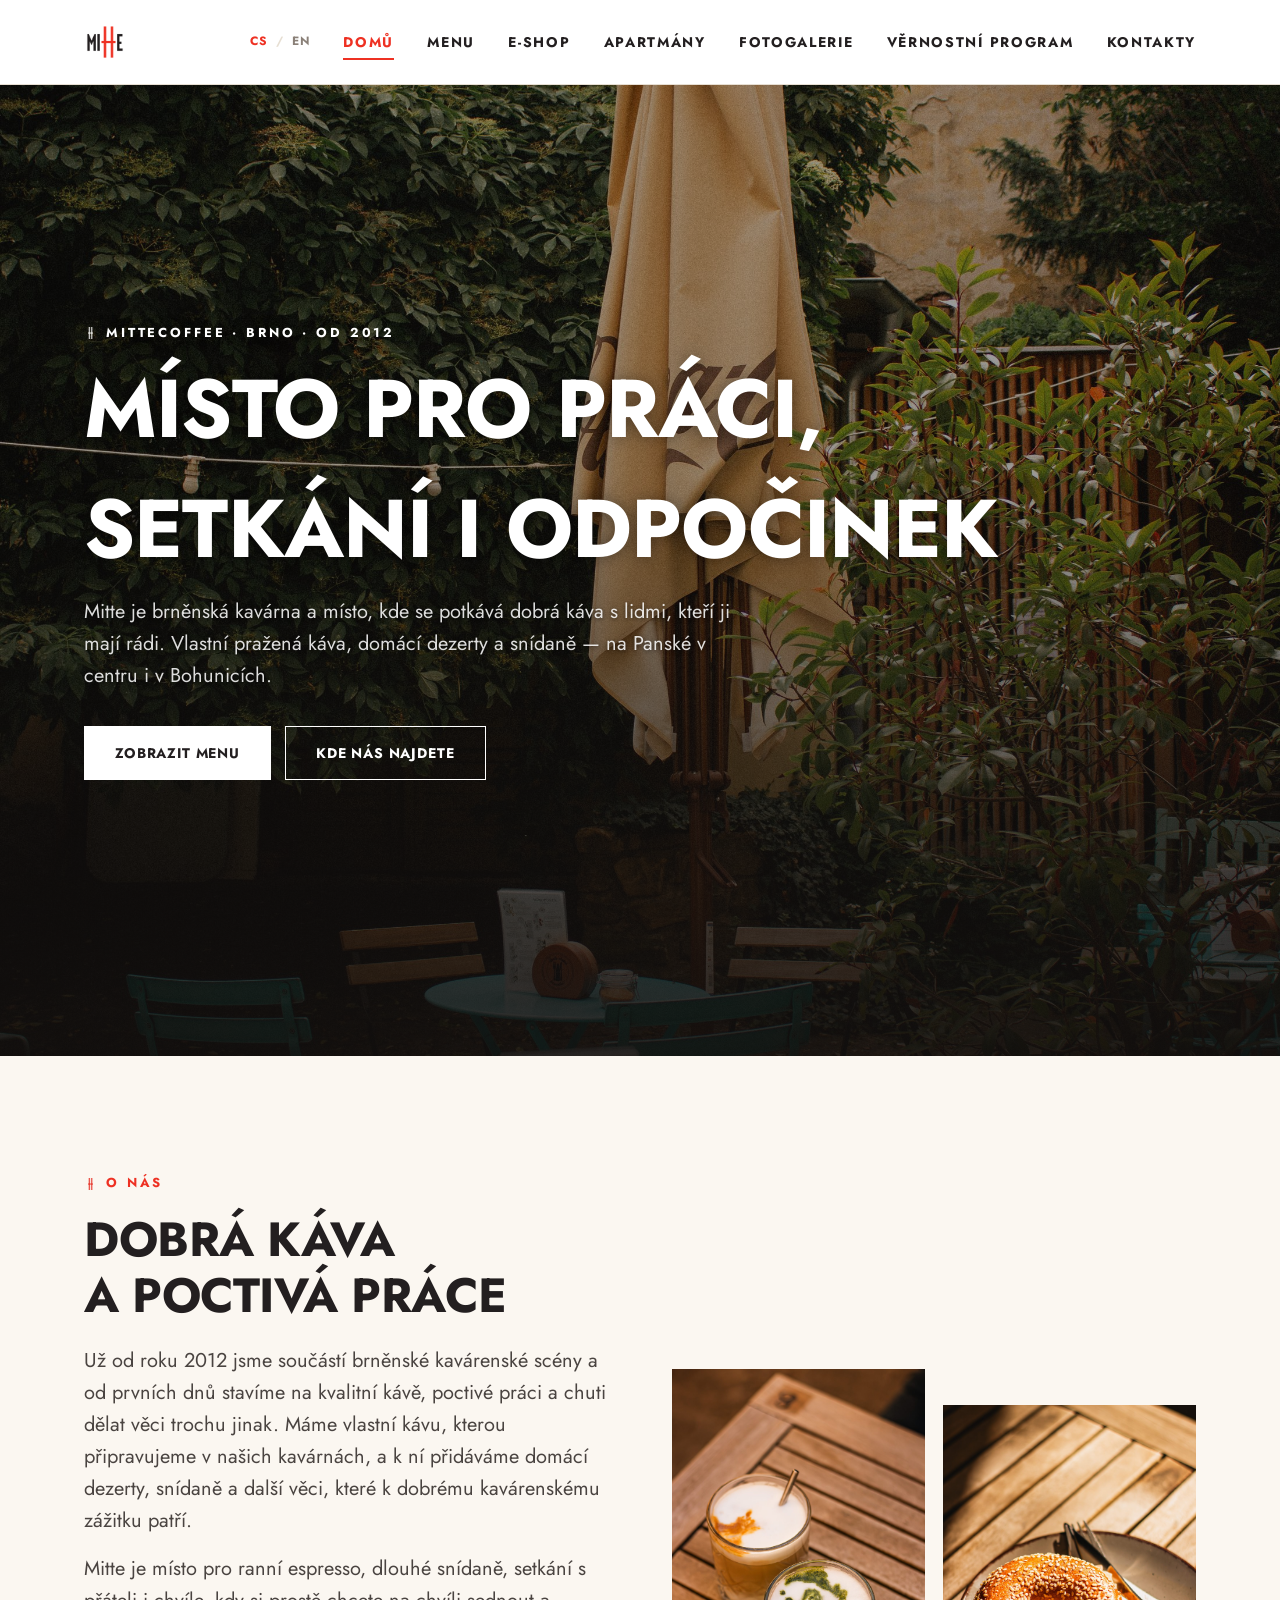
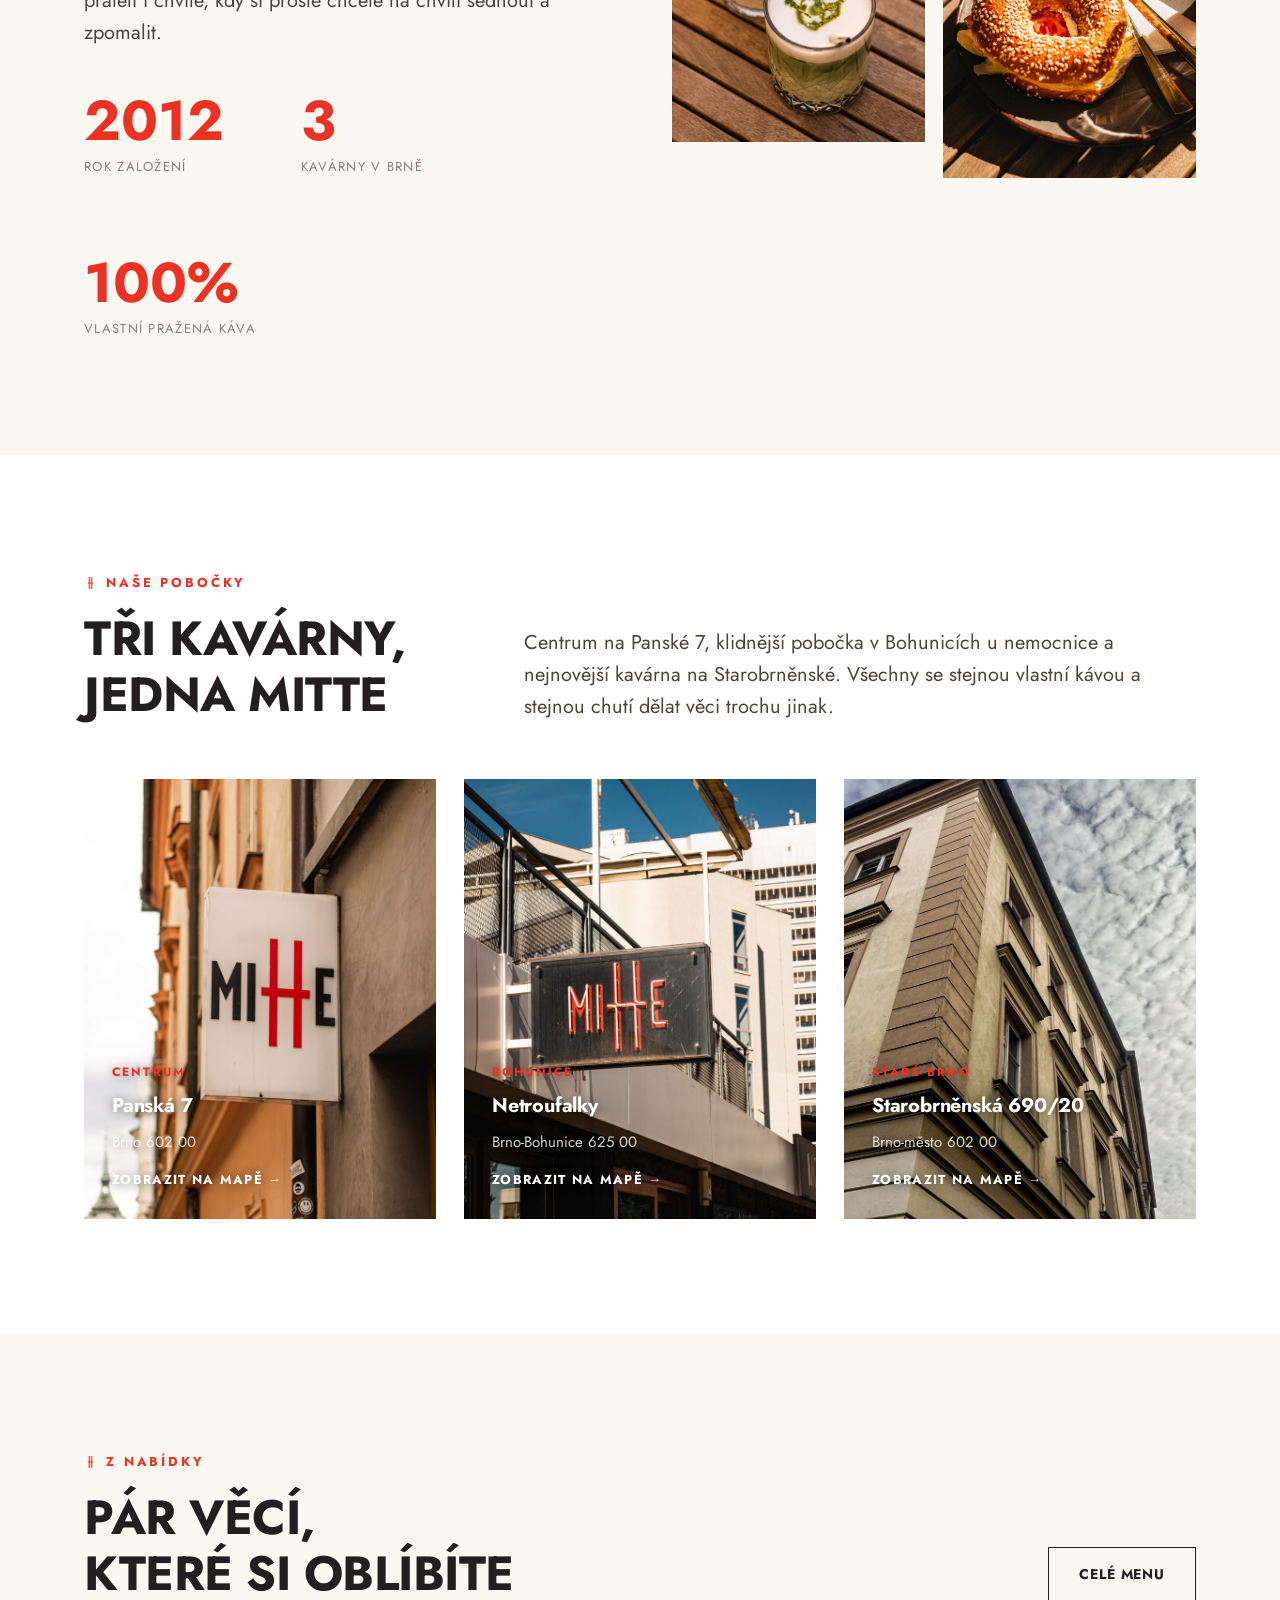
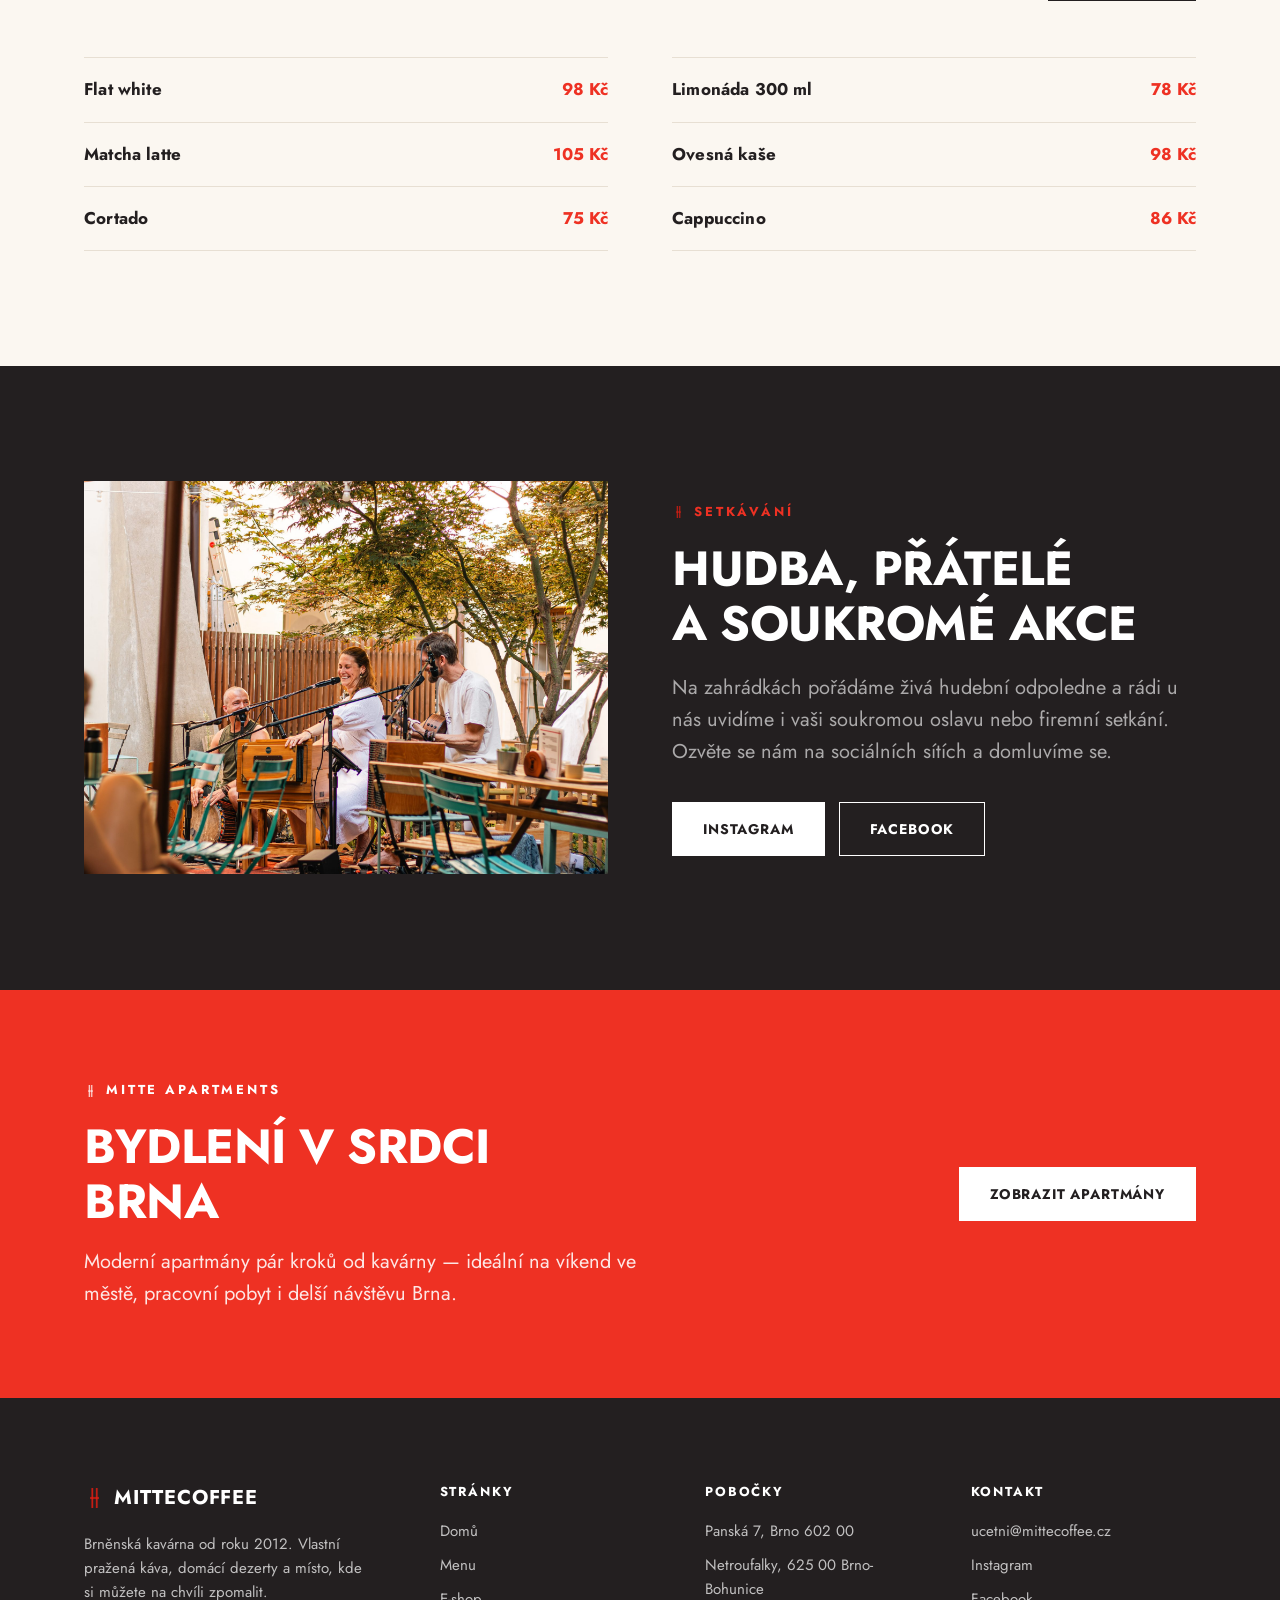
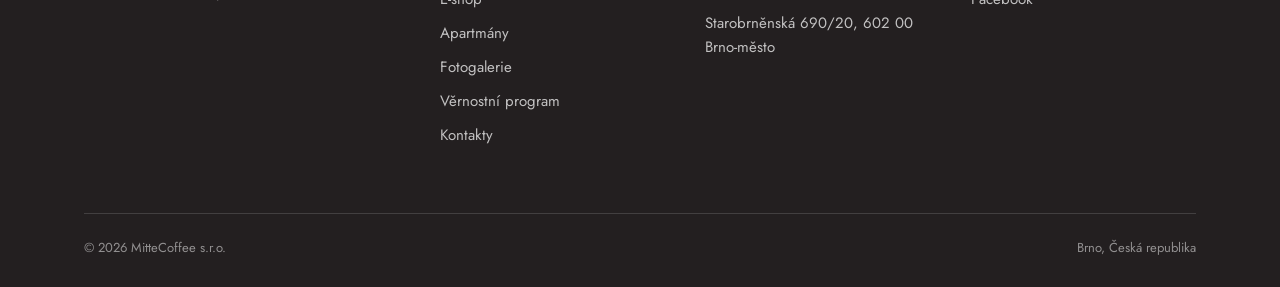
==== commit 4a6c070a: "Merge 59bcf0cb61ad1c96ef9e7a9ee5d222738c4b51bd into 61b637049c5d6d5d2f98e37a7a9f432f69418a15" ====
--- a/index.html
+++ b/index.html
@@ -31,6 +31,7 @@
           <li><a href="eshop.html">E-shop</a></li>
           <li><a href="apartments.html">Apartmány</a></li>
           <li><a href="gallery.html">Fotogalerie</a></li>
+          <li><a href="club.html">Věrnostní program</a></li>
           <li><a href="contacts.html">Kontakty</a></li>
         </ul>
       </nav>
@@ -179,6 +180,7 @@
           <li><a href="eshop.html">E-shop</a></li>
           <li><a href="apartments.html">Apartmány</a></li>
           <li><a href="gallery.html">Fotogalerie</a></li>
+          <li><a href="club.html">Věrnostní program</a></li>
           <li><a href="contacts.html">Kontakty</a></li>
         </ul>
       </div>
--- a/assets/css/style.css
+++ b/assets/css/style.css
@@ -895,3 +895,18 @@
 /* fade-up reveal */
 [data-reveal]{ opacity: 0; transform: translateY(18px); transition: opacity .7s var(--ease), transform .7s var(--ease); }
 [data-reveal].is-visible{ opacity: 1; transform: translateY(0); }
+
+/* ------------------------------------ věrnostní program (club.html) ---------- */
+.club-stats{ margin-top: 44px; }
+.club-steps{ list-style: none; margin: 0; padding: 0; counter-reset: none; }
+.club-steps li{ border-top: 2px solid var(--ink); padding-top: 22px; }
+.club-steps h3{ margin-top: 14px; }
+.club-steps p{ margin-top: 10px; }
+.club-step-num{
+  display: inline-flex; align-items: center; justify-content: center;
+  width: 44px; height: 44px; background: var(--red); color: #fff;
+  font-weight: 700; font-size: 20px;
+}
+.club-note{ margin-top: 36px; font-size: 15px; }
+.club-register a{ color: var(--red); }
+#mitte-club iframe{ width: 100%; border: 0; display: block; }
